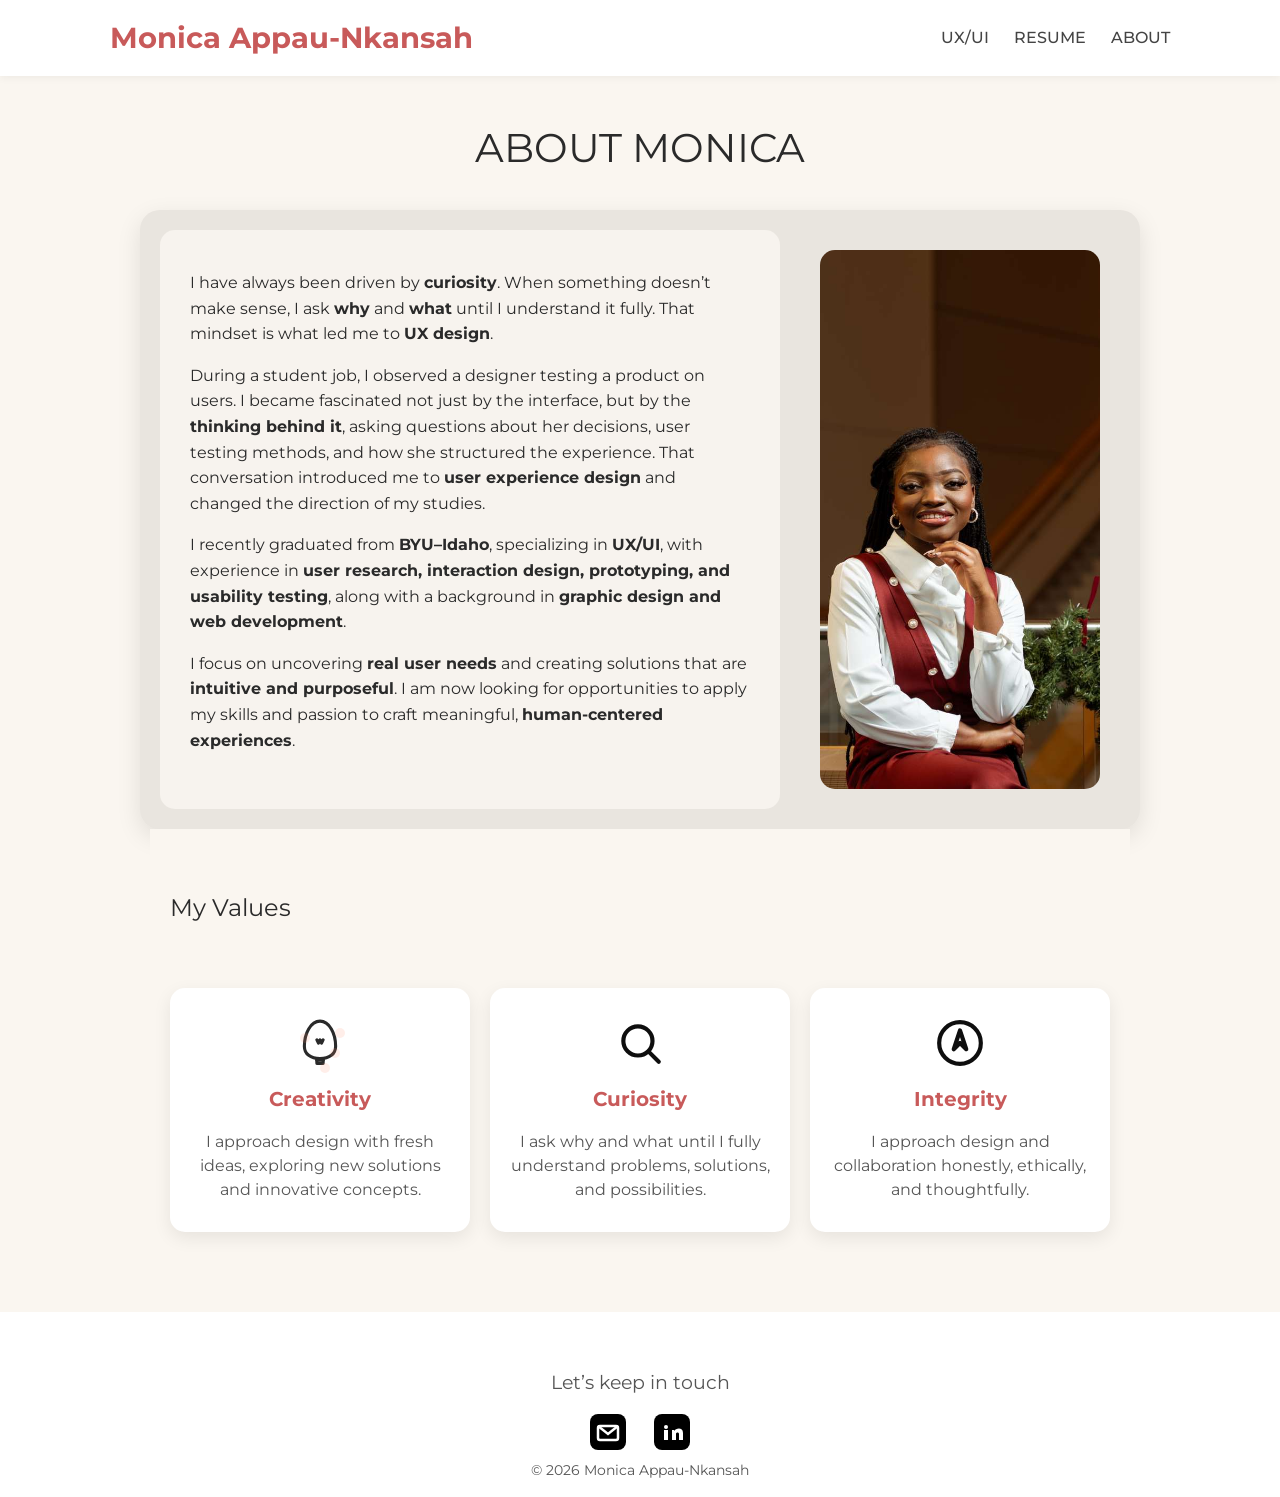
==== about.html @ 5337fb3f "Huge changes to website" ====
<!DOCTYPE html>
<html lang="en">
<head>
    <meta charset="UTF-8">
    <meta name="viewport" content="width=device-width, initial-scale=1.0">
    <title>Design | Monica Appau-Nkansah</title>
    <link href="https://fonts.googleapis.com/css2?family=Montserrat:wght@400;600;700&display=swap" rel="stylesheet">
    <link rel="stylesheet" href="styles.css">
</head>

<body>

<header>
    <div class="container header-container">
        <h1 class="logo">
            <a href="/index.html" class="home-link">Monica Appau-Nkansah</a>
        </h1>

        <nav id="nav-menu">
            <ul>
                <li><a href="index.html">UX/UI</a></li>
                <!-- <li><a href="design.html">DESIGNS</a></li> -->
                <li><a href="docs/Monica Appau-Nkansahs Resume-2026.pdf" target="_blank">RESUME</a></li>
                <li><a href="about.html">ABOUT</a></li>
            </ul>
        </nav>

        <div class="hamburger" id="hamburger">&#9776;</div>
        <button class="close-menu" id="close-menu">&times;</button>
    </div>
</header>
<main class="bio-page">

    <div><h2 class="about-title">ABOUT MONICA</h2> </div>
    <section class="bio-card">
        <div class="bio-content">
            
            <p>I have always been driven by <strong>curiosity</strong>. When something doesn’t make sense, I ask <strong>why</strong> and <strong>what</strong> until I understand it fully. That mindset is what led me to <strong>UX design</strong>.</p>

            <p>During a student job, I observed a designer testing a product on users. I became fascinated not just by the interface, but by the <strong>thinking behind it</strong>, asking questions about her decisions, user testing methods, and how she structured the experience. That conversation introduced me to <strong>user experience design</strong> and changed the direction of my studies.</p>

            <p>I recently graduated from <strong>BYU–Idaho</strong>, specializing in <strong>UX/UI</strong>, with experience in <strong>user research, interaction design, prototyping, and usability testing</strong>, along with a background in <strong>graphic design and web development</strong>.</p>

            <p>I focus on uncovering <strong>real user needs</strong> and creating solutions that are <strong>intuitive and purposeful</strong>. I am now looking for opportunities to apply my skills and passion to craft meaningful, <strong>human-centered experiences</strong>.</p>
        </div>
        <div class="bio-image">
            <img src="images/grad_pic.jpeg" alt="Monica Appau-Nkansah">
        </div>
    </section>

 <!-- My Values Section -->
<section class="values-section">
    <h2 class="section-title">My Values</h2>
    <div class="values-cards">

<!-- Creativity Card -->
<div class="value-card">
  <div class="icon creativity-icon">
    <svg viewBox="0 0 64 64" class="animated-icon">
      <!-- Bulb glass (classic shape) -->
      <path d="M32 4
               C20 4, 12 20, 12 36
               C12 46, 20 52, 32 52
               C44 52, 52 46, 52 36
               C52 20, 44 4, 32 4
               Z"
            fill="none" stroke="currentColor" stroke-width="4" stroke-linecap="round" stroke-linejoin="round"/>

      <!-- Filament (zig-zag) -->
      <polyline points="28,28 30,32 32,28 34,32 36,28"
                fill="none" stroke="currentColor" stroke-width="4" stroke-linecap="round" stroke-linejoin="round"/>

      <!-- Bulb base / screw -->
      <rect x="28" y="52" width="8" height="6" fill="none" stroke="currentColor" stroke-width="4"/>
      <line x1="28" y1="54" x2="36" y2="54" stroke="currentColor" stroke-width="4"/>
    </svg>

    <!-- Optional: subtle background circles for decoration -->
    <div class="bg-circles">
      <span></span>
      <span></span>
      <span></span>
      <span></span>
    </div>
  </div>
  <h3>Creativity</h3>
  <p>I approach design with fresh ideas, exploring new solutions and innovative concepts.</p>
</div>

        <!-- Curiosity Card -->
        <div class="value-card">
            <div class="icon">
                <!-- Magnifying glass icon for Curiosity -->
                <svg viewBox="0 0 24 24" fill="none" stroke="currentColor" class="animated-icon">
                    <circle cx="11" cy="11" r="7"/>
                    <line x1="16.5" y1="16.5" x2="21" y2="21"/>
                </svg>
            </div>
            <h3>Curiosity</h3>
            <p>I ask why and what until I fully understand problems, solutions, and possibilities.</p>
        </div>

        <!-- Integrity Card -->
        <div class="value-card">
            <div class="icon">
                <!-- Compass icon for Integrity -->
                <svg viewBox="0 0 24 24" fill="none" stroke="currentColor" class="animated-icon">
                    <circle cx="12" cy="12" r="10"/>
                    <polygon points="12,6 15,15 12,12 9,15"/>
                </svg>
            </div>
            <h3>Integrity</h3>
            <p>I approach design and collaboration honestly, ethically, and thoughtfully.</p>
        </div>

    </div>
</section>

<!-- Hobbies Section -->
<!-- <section class="hobbies-section">
    <h2>Hobbies</h2>
    <div class="hobbies-slider">
        <div class="slide"><img src="images/bowling.jpeg" alt="Bowling"></div>
        <div class="slide"><img src="images/arcade.jpeg" alt="Arcade"></div>
        <div class="slide"><img src="images/movies.jpeg" alt="Movies"></div>
        <div class="slide"><img src="images/design.jpeg" alt="Design"></div>
    </div>
    <button id="prev">&lt;</button>
    <button id="next">&gt;</button>
</section> -->



    </div>
</section>
</main>
<!-- Footer -->
<footer>
    <div class="contact-section">
  <p class="contact-text">Let’s keep in touch</p>

  <!-- Email Icon -->
  <a href="mailto:mappau58@gmail.com" class="icon-link" aria-label="Email">
    <svg width="40" height="40" viewBox="0 0 40 40">
      <!-- Background -->
      <rect x="2" y="2" width="36" height="36" rx="8" fill="black"/>
      
      <!-- Envelope -->
      <rect x="10" y="14" width="20" height="14" rx="2" 
            fill="none" stroke="white" stroke-width="2.5"/>
      <path d="M10 14 L20 22 L30 14" 
            fill="none" stroke="white" stroke-width="2.5"/>
    </svg>
  </a>

  <!-- LinkedIn Icon -->
  <a href="https://www.linkedin.com/in/monica-appau-nkansah" target="_blank" class="icon-link" aria-label="LinkedIn">
    <svg width="40" height="40" viewBox="0 0 40 40">
      <!-- Background -->
      <rect x="2" y="2" width="36" height="36" rx="8" fill="black"/>
      
      <!-- LinkedIn "in" -->
      <circle cx="14" cy="15" r="2" fill="white"/>
      <rect x="12" y="18" width="4" height="10" fill="white"/>
      <path d="M20 18 v10 h4 v-6 
               c0-2 3-2 3 0 v6 h4 v-7
               c0-6-7-5-9-2 v-1z" fill="white"/>
    </svg>
  </a>
</div>
    <p>&copy; 2026 Monica Appau‑Nkansah</p>
</footer>

</body>
</html>
---- styles.css ----
/* =========================
   Reset & Base
========================= */
* {
    margin: 0;
    padding: 0;
    box-sizing: border-box;
}

body {
    font-family: 'Montserrat', sans-serif;
    background-color: #faf6f0;
    color: #2a2a2a;
    line-height: 1.6;
}

.container {
    max-width: 1100px;
    margin: auto;
    padding: 0 20px;
}

/* =========================
   Header
========================= */
header {
    background: #ffffff;
    padding: 15px 0;
    box-shadow: 0 2px 8px rgba(0,0,0,0.05);
    position: sticky;
    top: 0;
    z-index: 1000;
}

.header-container {
    display: flex;
    justify-content: space-between;
    align-items: center;
}

.logo {
    font-size: 1.8rem;
    font-weight: 700;
    color: #c85a5a;
}

.home-link {
    text-decoration: none;
    color: inherit;
}

.home-link:hover {
    color: #c85a5a;
}

nav ul {
    list-style: none;
    display: flex;
    gap: 25px;
}

/* nav ul li a {
    text-decoration: none;
    color: #444;
    font-weight: 500;
    transition: 0.3s;
} */

/* Nav links active & hover underline */
#nav-menu ul li a {
    position: relative;
    text-decoration: none;
    color: #444;
    font-weight: 500;
    padding-bottom: 5px;
    transition: color 0.3s;
}

#nav-menu ul li a.active::after,
#nav-menu ul li a:hover::after {
    content: '';
    position: absolute;
    left: 0;
    bottom: 0;
    height: 3px;
    width: 100%;
    background: #c85a5a;
    border-radius: 2px;
}

nav ul li a:hover {
    color: #c85a5a;
}

/* Hamburger for mobile */
.hamburger,
.close-menu {
    display: none;
    font-size: 2rem;
    cursor: pointer;
    background: none;
    border: none;
}

/* =========================
   Intro Section
========================= */
.intro-section {
    padding: 100px 20px;
    background: linear-gradient(135deg, #fdfbf6, #f7f3ee);
}

.intro-container {
    max-width: 700px;
    opacity: 0;
    transform: translateY(20px);
    animation: fadeInUp 1s ease forwards;
}

.intro-title {
    font-size: 38px;
    font-weight: 400;
    color: #2a2a2a;
    margin-bottom: 15px;
    margin-left: 180px;
}


.intro-subtitle {
    position: relative;
    font-size: 50px;
    color: #555;
    line-height: 1.4;
    max-width: 500px;
    font-weight: 700;
    margin-left: 180px;
}

.intro-subtitle::after {
    content: '';
    position: absolute;
    left: 0;
    bottom: -15px; /* space below the text */
    width: 80px;
    height: 8px;
    background-color: #c85a5a; /* your accent color */
    border-radius: 4px;
}

/* =========================
   Portfolio Section
========================= */
.portfolio-section {
    padding: 80px 20px;
    background: #f9f6f2;
}

.section-title {
    font-size: 24px;
    font-weight: 400;
    margin-bottom: 40px;
    color: #2a2a2a;
    text-align: left;
}

/* Case Study Cards */
.case-block {
    display: flex;
    flex-wrap: wrap;
    margin-bottom: 40px;
    border-radius: 15px;
    overflow: hidden;
    box-shadow: 0 4px 12px rgba(0,0,0,0.08);
    background: #ffffff;
    transition: transform 0.3s ease;
    align-items: stretch;
}

.case-block:hover {
    transform: translateY(-5px);
}

.case-text {
    flex: 1;
    padding: 60px 25px 30px 25px;
    display: flex;
    flex-direction: column;
    justify-content: center;
}

.case-text h2 {
    font-size: 40px;
    font-weight: 400;
    margin-bottom: 20px;
    color: #2a2a2a;
}

.case-text hr {
    border: 0;
    height: 2px;
    background: #c85a5a;
    width: 100%;
    margin: 15px 0;
}

.case-text h3 {
    font-size: 22px;
    font-weight: 700;
    color: #555;
    line-height: 1.4;
    margin-top: 0;
}

.case-image {
    flex: 1;
    display: flex;
    justify-content: center;
    align-items: center;
    background: #ffffff;
    padding: 20px;
}

.case-image img {
    width: 100%;
    height: 100%;
    object-fit: cover;
    border-radius: 12px;
    box-shadow: 0 2px 8px rgba(0,0,0,0.05);
}

/* =========================
   Bio Card
========================= */
.bio-page {
    display: flex;
    flex-direction: column;
    align-items: center;
    padding: 40px 20px;
    background-color: #faf6f0;
}

.bio-card {
    display: flex;
    gap: 20px;
    background-color: #e9e5df;
    border-radius: 20px;
    box-shadow: 0 8px 25px rgba(0,0,0,0.1);
    max-width: 1000px;
    width: 100%;
    min-height: 500px;
    padding: 20px;
    overflow: hidden;
}

.bio-content {
    flex: 2;
    background-color: #f7f3ee;
    padding: 40px 30px;
    border-radius: 15px;
    display: flex;
    flex-direction: column;
    justify-content: center;
}

.bio-content h2 {
    font-size: 28px;
    font-weight: 700;
    margin-bottom: 20px;
}

.bio-content p {
    font-size: 16px;
    line-height: 1.6;
    margin-bottom: 16px;
}

.bio-image {
    flex: 1;
    display: flex;
    justify-content: center;
    align-items: center;
    padding: 20px;
}

.bio-image img {
    width: 100%;
    height: 100%;
    object-fit: cover;
    border-radius: 15px;
}

.about-title {
    font-size: 40px;
    font-weight: 400;
    color: #2a2a2a;
    margin-bottom: 30px;
    text-align: left;

}

/* =========================
   Values Section
========================= */
.values-section {
    padding: 60px 20px;
    background-color: #faf6f0;
    text-align: center;
}

/* .values-section h2 {
    font-size: 32px;
    font-weight: 700;
    margin-bottom: 40px;
    color: #2a2a2a;
    text-align: left;
} */

.values-cards {
    display: flex;
    justify-content: center;
    gap: 20px;
    flex-wrap: wrap;
}

.value-card {
    background-color: #ffffff;
    padding: 30px 20px;
    border-radius: 15px;
    box-shadow: 0 6px 18px rgba(0,0,0,0.08);
    flex: 1 1 250px;
    max-width: 300px;
    text-align: center;
    cursor: pointer;
    /* opacity: 0; */
    transform: translateY(20px);
    transition: transform 0.4s ease, box-shadow 0.4s ease, opacity 0.6s ease;
}

.value-card:hover {
    transform: translateY(-10px) scale(1.05);
    box-shadow: 0 8px 20px rgba(0,0,0,0.2);
}

.value-card.visible {
    opacity: 1;
    transform: translateY(0);
}

.value-card h3 {
    font-size: 20px;
    font-weight: 700;
    margin: 15px 0;
    color: #c85a5a;
}

.value-card p {
    font-size: 16px;
    line-height: 1.5;
    color: #555;
}

/* =========================
   Values Section Icons - Fun Version
========================= */
.value-card .icon {
    width: 50px;
    height: 50px;
    margin: 0 auto 15px;
    display: flex;
    justify-content: center;
    align-items: center;
}

.animated-icon {
    width: 100%;
    height: 100%;
    stroke: #0e0e0e; /* main brand color */
    stroke-width: 2;
    stroke-linecap: round;
    stroke-linejoin: round;

    /* Fun continuous animation */
    animation: floatBounce 3s ease-in-out infinite, strokeColor 6s ease-in-out infinite;
}


/* Case Study Modal Overlay */
#case-study-overlay {
  position: fixed;
  top: 0;
  left: 0;
  width: 100%;
  height: 100%;
  background: rgba(0,0,0,0.6); /* dim background */
  display: flex;
  justify-content: center;
  align-items: center;
  z-index: 2000;
}

#case-study-modal {
  position: relative;
  width: 90%;
  max-width: 1200px;
  height: 80%;
  background: #fff;
  border-radius: 12px;
  overflow: hidden;
  box-shadow: 0 8px 25px rgba(0,0,0,0.3);
}

#case-study-modal iframe {
  width: 100%;
  height: 100%;
  border: none;
}

#case-study-modal button {
  position: absolute;
  top: 10px;
  right: 15px;
  z-index: 10;
  background: black;
  color: white;
  border: none;
  font-size: 1.5rem;
  padding: 5px 12px;
  border-radius: 5px;
  cursor: pointer;
}

/* Case Study Modal Overlay */
#case-study-overlay {
  position: fixed;
  top: 0;
  left: 0;
  width: 100%;
  height: 100%;
  background: rgba(0,0,0,0.6);
  display: flex;
  justify-content: center;
  align-items: center;
  z-index: 2000;
}

#case-study-modal {
  position: relative;
  width: 90%;
  max-width: 1200px;
  height: 80%;
  background: #fff;
  border-radius: 12px;
  overflow: hidden;
  box-shadow: 0 8px 25px rgba(0,0,0,0.3);
}

#case-study-modal iframe {
  width: 100%;
  height: 100%;
  border: none;
}

#case-study-modal button {
  position: absolute;
  top: 10px;
  right: 15px;
  z-index: 10;
  background: black;
  color: white;
  border: none;
  font-size: 1.5rem;
  padding: 5px 12px;
  border-radius: 5px;
  cursor: pointer;
}

/* Make case blocks show pointer on hover */
.case-block {
    cursor: pointer;
    transition: transform 0.3s ease, box-shadow 0.3s ease;
}

.case-block:hover {
    transform: translateY(-5px) scale(1.02); /* subtle lift effect */
    box-shadow: 0 6px 20px rgba(0,0,0,0.15);
}
/* Keyframes for bounce & rotation */
@keyframes floatBounce {
    0%   { transform: rotate(0deg) translateY(0px); }
    20%  { transform: rotate(10deg) translateY(-5px); }
    40%  { transform: rotate(-10deg) translateY(-10px); }
    60%  { transform: rotate(10deg) translateY(-5px); }
    80%  { transform: rotate(-5deg) translateY(-2px); }
    100% { transform: rotate(0deg) translateY(0px); }
}

/* Keyframes for stroke color change */
@keyframes strokeColor {
    0%, 100% { stroke: #514747; }  /* brand red */
    50%       { stroke: #000000; }  /* secondary warm accent */
}

.creativity-icon {
    position: relative;
    width: 60px;
    height: 60px;
    margin: 0 auto 15px;
}

/* Rays */
/* .creativity-icon .rays {
    position: absolute;
    top: 50%;
    left: 50%;
    width: 80px;
    height: 80px;
    transform: translate(-50%, -50%);
} */
/* 
.creativity-icon .rays span {
    position: absolute;
    width: 2px;
    height: 15px;
    background: #ff8b6a; /* accent color for rays */
    /* top: 0;
    left: 50%; */
    /* transform-origin: bottom center;
    animation: raySpin 1.5s linear infinite;
} */ 

.creativity-icon .rays span:nth-child(1) { transform: rotate(0deg) translateY(-5px);}
.creativity-icon .rays span:nth-child(2) { transform: rotate(60deg) translateY(-5px);}
.creativity-icon .rays span:nth-child(3) { transform: rotate(120deg) translateY(-5px);}
.creativity-icon .rays span:nth-child(4) { transform: rotate(180deg) translateY(-5px);}
.creativity-icon .rays span:nth-child(5) { transform: rotate(240deg) translateY(-5px);}
.creativity-icon .rays span:nth-child(6) { transform: rotate(300deg) translateY(-5px);}

@keyframes raySpin {
    0%, 100% { transform: rotate(var(--angle)) translateY(-5px) scaleY(1);}
    50% { transform: rotate(var(--angle)) translateY(-5px) scaleY(1.5);}
}

/* Background circles */
.creativity-icon .bg-circles {
    position: absolute;
    top: 50%;
    left: 50%;
    transform: translate(-50%, -50%);
}

.creativity-icon .bg-circles span {
    position: absolute;
    border-radius: 50%;
    background: rgba(255,139,106,0.15);
    width: 10px;
    height: 10px;
    animation: circleMove 4s infinite ease-in-out;
}

.creativity-icon .bg-circles span:nth-child(1) { animation-delay: 0s; left: -20px; top: -10px;}
.creativity-icon .bg-circles span:nth-child(2) { animation-delay: 1s; left: 15px; top: -15px;}
.creativity-icon .bg-circles span:nth-child(3) { animation-delay: 2s; left: 0px; top: 20px;}
.creativity-icon .bg-circles span:nth-child(4) { animation-delay: 3s; left: 10px; top: 5px;}

@keyframes circleMove {
    0%   { transform: scale(1) translate(0,0); opacity: 0.6; }
    50%  { transform: scale(1.5) translate(5px,-5px); opacity: 0.3; }
    100% { transform: scale(1) translate(0,0); opacity: 0.6; }
}

/* =========================
   Hobbies Section
========================= */
.hobbies-section {
    padding: 60px 20px;
    background-color: #f7f3ee;
    text-align: center;
}

.hobbies-section h2 {
    font-size: 32px;
    font-weight: 700;
    margin-bottom: 30px;
    color: #2a2a2a;
}

.hobbies-list {
    list-style: none;
    display: flex;
    justify-content: center;
    flex-wrap: wrap;
    gap: 20px;
}

.hobbies-list li {
    background-color: #ffffff;
    padding: 15px 20px;
    border-radius: 12px;
    box-shadow: 0 4px 12px rgba(0,0,0,0.08);
    font-weight: 500;
    color: #555;
}

/* =========================
   Free Time Section
========================= */
.free-time-section {
    background: #f7f3ee;
    padding: 60px 20px;
    overflow: hidden;
}

.free-time-section .section-header {
    display: flex;
    justify-content: space-between;
    align-items: center;
    flex-wrap: wrap;
    margin-bottom: 30px;
}

.free-time-section .section-title {
    font-size: 24px;
    font-weight: 400;
    color: #2a2a2a;
}

.view-all-btn{
    margin-bottom: 50px;
}

/* .free-time-section .view-all-btn {
    text-decoration: none;
    color: #c85a5a;
    font-weight: 600;
    font-size: 16px;
    border: 2px solid #c85a5a;
    padding: 6px 14px;
    border-radius: 8px;
    transition: 0.3s;
    margin-bottom: 35px;
}

.free-time-section .view-all-btn:hover {
    background: #c85a5a;
    color: #fff;
}  */

/* Slider container */
.slider {
    width: 100%;
    overflow: hidden;
    position: relative;
}

/* Slides wrapper */
.slides {
    display: flex;
    animation: slide 20s linear infinite;
}

/* Individual slide */
.slide {
    flex-shrink: 0;
    box-shadow: 0 2px 12px rgba(0,0,0,0.05);
    flex-direction: column;
    align-items: center;
    margin-right: -10px;
}

.slide img {
    width: 90%;
    height: 400px;
    object-fit: cover;
    border-radius: 10px;
    margin-bottom: 12px;
}

.slide p {
    font-size: 18px;
    color: #555;
    font-weight: 500;
}

/* =========================
   Coming Soon Page Dynamics
========================= */
.coming-soon-section {
    min-height: 100vh;
    display: flex;
    justify-content: center;
    align-items: center;
    background: linear-gradient(135deg, #fdfbf6, #f7f3ee);
    text-align: center;
}

.coming-soon-container {
    max-width: 600px;
    background: #ffffff;
    padding: 50px 30px;
    border-radius: 20px;
    box-shadow: 0 8px 25px rgba(0,0,0,0.08);
    display: flex;
    flex-direction: column;
    align-items: center;
    gap: 25px; /* your original gap between elements */
}

.coming-soon-title {
    font-size: 48px;
    font-weight: 400; /* normal weight for a clean look */
    color: #2a2a2a;
}

.title-divider {
    width: 80px;
    height: 3px;
    background: #c85a5a; /* accent color from your homepage */
    margin: 15px 0;
    border-radius: 2px;
}

.coming-soon-subtitle {
    font-size: 20px;
    color: #555;
    line-height: 1.5;
}

.coming-soon-image img {
    max-width: 100%;
    height: auto;
    border-radius: 12px;
    box-shadow: 0 4px 12px rgba(0,0,0,0.05);
}

.view-all-btn {
    text-decoration: none;
    color: #c85a5a;
    font-weight: 600;
    font-size: 16px;
    border: 2px solid #c85a5a;
    padding: 8px 16px;
    border-radius: 8px;
    transition: 0.3s;
}

.view-all-btn:hover {
    background: #c85a5a;
    color: #fff;
}

/* Responsive */
@media (max-width: 768px) {
  
}

/* Contact Section */

.contact-section {
  text-align: center;
  margin-top: 40px;
}

.contact-text {
  font-family: 'Montserrat', sans-serif;
  font-size: 1.2rem;
  margin-bottom: 15px;
}

.icon-link {
  margin: 0 10px;
  display: inline-block;
  text-decoration: none;
}
.contact-icons {
    display: flex;
    justify-content: center;
    gap: 20px;
}

/* Same outer size for both */
.social-icon {
    width: 42px;
    height: 42px;
    display: flex;
    align-items: center;
    justify-content: center;
}

/* Email */
.email-icon {
    color: #000000;
}

.email-icon svg {
    width: 24px;
    height: 24px;
    stroke-width: 3; /* thicker envelope */
}

/* LinkedIn */
.linkedin-icon svg {
    width: 28px;  /* slightly larger because it's filled */
    height: 28px;
}

/* =========================
   Footer
========================= */
footer {
    background: #ffffff;
    color: #555;
    text-align: center;
    padding: 15px;
    font-size: 0.9rem;
}

/* =========================
   Animations
========================= */
@keyframes fadeInUp {
    to {
        opacity: 1;
        transform: translateY(0);
    }
}

@keyframes slide {
    0%   { transform: translateX(0); }
    100% { transform: translateX(-50%); }
}

/* =========================
   Responsive CSS
========================= */

/* ===== Tablet / Medium (max-width: 1024px) ===== */
@media (max-width: 1024px) {
    .slide {
        min-width: 250px;
    }
    .slide img {
        height: 200px;
    }
}

/* ===== Mobile / Small (max-width: 768px) ===== */
@media (max-width: 768px) {
    /* Navigation */
    nav ul {
        flex-direction: column;
        gap: 15px;
    }
    .hamburger {
        display: block;
    }
    nav {
        display: none;
        position: absolute;
        top: 60px;
        left: 0;
        width: 100%;
        background: #fff;
        padding: 20px 0;
        flex-direction: column;
        align-items: center;
        gap: 15px;
        box-shadow: 0 2px 8px rgba(0,0,0,0.1);
        z-index: 1000;
    }
    nav.active {
        display: flex;
    }
    .close-menu {
        display: block;
        position: absolute;
        top: 10px;
        right: 20px;
    }

    /* Case Study Cards */
    .case-block {
        flex-direction: column;
    }

   

    /* Bio Section */
    .bio-page .bio-card {
        flex-direction: column;
        padding: 25px;
        gap: 25px;
    }
    .bio-image img {
        width: 150px;
        height: 150px;
        border-radius: 50%;
        margin: 0 auto;
    }
    .bio-content {
        padding: 30px 20px;
        border-radius: 15px 15px 0 0;
    }

    /* Values Section */
    .values-cards {
        flex-direction: column;
        gap: 20px;
    }

    /* Hobbies Section */
    .hobbies-list {
        flex-direction: column;
    }

    /* Slides */
    .slide {
        min-width: 180px;
    }
    .slide img {
        height: 140px;
    }

    /* Free Time Section */
    .free-time-section .section-title {
        font-size: 28px;
    }

    /* Coming Soon Section */
    .coming-soon-title {
        font-size: 36px;
    }
    .coming-soon-subtitle {
        font-size: 18px;
    }
}
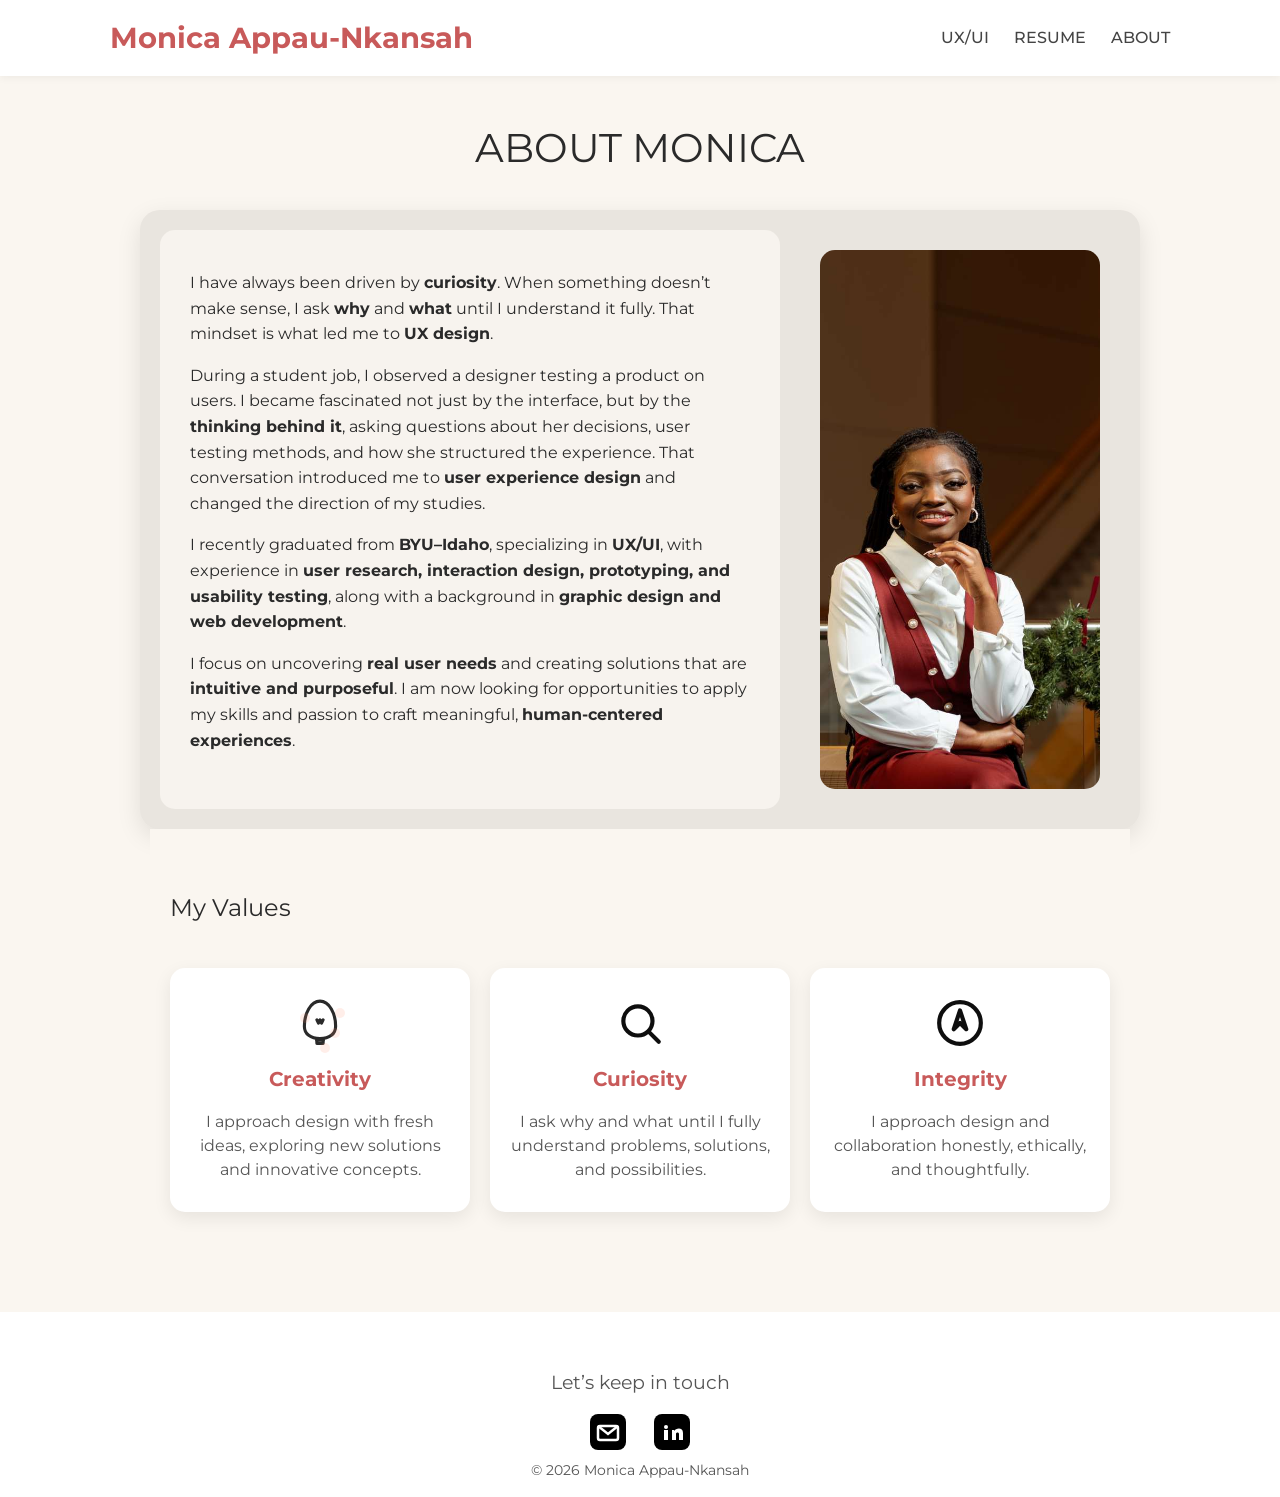
==== commit ec07cc5f: "mage hamburger usable for mobile view" ====
--- a/about.html
+++ b/about.html
@@ -171,5 +171,7 @@
     <p>&copy; 2026 Monica Appau‑Nkansah</p>
 </footer>
 
+<script src="script.js"></script>
+
 </body>
 </html>
--- a/styles.css
+++ b/styles.css
@@ -389,27 +389,22 @@
   position: fixed;
   top: 0;
   left: 0;
+  width: 100vw;
+  height: 100vh;
+  background: white;
+  display: none;
+  z-index: 9999;
+}
+
+/* Modal container fills entire screen */
+#case-study-modal {
+  position: relative;
   width: 100%;
   height: 100%;
-  background: rgba(0,0,0,0.6); /* dim background */
-  display: flex;
-  justify-content: center;
-  align-items: center;
-  z-index: 2000;
-}
-
-#case-study-modal {
-  position: relative;
-  width: 90%;
-  max-width: 1200px;
-  height: 80%;
-  background: #fff;
-  border-radius: 12px;
-  overflow: hidden;
-  box-shadow: 0 8px 25px rgba(0,0,0,0.3);
-}
-
-#case-study-modal iframe {
+}
+
+/* Iframe fills the modal */
+#framer-iframe {
   width: 100%;
   height: 100%;
   border: none;
@@ -430,35 +425,6 @@
 }
 
 /* Case Study Modal Overlay */
-#case-study-overlay {
-  position: fixed;
-  top: 0;
-  left: 0;
-  width: 100%;
-  height: 100%;
-  background: rgba(0,0,0,0.6);
-  display: flex;
-  justify-content: center;
-  align-items: center;
-  z-index: 2000;
-}
-
-#case-study-modal {
-  position: relative;
-  width: 90%;
-  max-width: 1200px;
-  height: 80%;
-  background: #fff;
-  border-radius: 12px;
-  overflow: hidden;
-  box-shadow: 0 8px 25px rgba(0,0,0,0.3);
-}
-
-#case-study-modal iframe {
-  width: 100%;
-  height: 100%;
-  border: none;
-}
 
 #case-study-modal button {
   position: absolute;
@@ -484,6 +450,20 @@
     transform: translateY(-5px) scale(1.02); /* subtle lift effect */
     box-shadow: 0 6px 20px rgba(0,0,0,0.15);
 }
+
+#open-full {
+  position: absolute;
+  top: 20px;
+  left: 25px;
+  background: white;
+  color: black;
+  padding: 8px 14px;
+  border-radius: 6px;
+  font-weight: 600;
+  text-decoration: none;
+  z-index: 10000;
+}
+
 /* Keyframes for bounce & rotation */
 @keyframes floatBounce {
     0%   { transform: rotate(0deg) translateY(0px); }
@@ -844,15 +824,21 @@
 }
 
 /* ===== Mobile / Small (max-width: 768px) ===== */
+/* =========================
+   MOBILE / SMALL SCREENS (≤768px)
+========================= */
 @media (max-width: 768px) {
-    /* Navigation */
-    nav ul {
-        flex-direction: column;
-        gap: 15px;
-    }
-    .hamburger {
-        display: block;
-    }
+
+    /* ===== General Container ===== */
+    .container {
+        padding: 0 15px;
+    }
+
+    body {
+        font-size: 16px;
+    }
+
+    /* ===== Navigation ===== */
     nav {
         display: none;
         position: absolute;
@@ -860,9 +846,9 @@
         left: 0;
         width: 100%;
         background: #fff;
-        padding: 20px 0;
         flex-direction: column;
         align-items: center;
+        padding: 15px 0;
         gap: 15px;
         box-shadow: 0 2px 8px rgba(0,0,0,0.1);
         z-index: 1000;
@@ -870,66 +856,192 @@
     nav.active {
         display: flex;
     }
+
+    .hamburger,
     .close-menu {
         display: block;
-        position: absolute;
-        top: 10px;
-        right: 20px;
-    }
-
-    /* Case Study Cards */
+    }
+
+    nav ul {
+        flex-direction: column;
+        gap: 15px;
+        width: 100%;
+        text-align: center;
+    }
+
+    #nav-menu ul li a {
+        font-size: 18px;
+        padding: 8px 0;
+    }
+
+    /* ===== Intro Section ===== */
+    .intro-container {
+        max-width: 100%;
+        text-align: center;
+    }
+
+    .intro-title,
+    .intro-subtitle {
+        margin-left: 0;
+    }
+
+    .intro-title {
+        font-size: 28px;
+        line-height: 1.3;
+    }
+
+    .intro-subtitle {
+        font-size: 32px;
+        max-width: 100%;
+        line-height: 1.3;
+    }
+
+    .intro-subtitle::after {
+        left: 50%;
+        transform: translateX(-50%);
+    }
+
+    /* ===== Portfolio / Case Study ===== */
     .case-block {
         flex-direction: column;
-    }
-
-   
-
-    /* Bio Section */
-    .bio-page .bio-card {
+        align-items: center;
+        padding: 15px;
+        margin-bottom: 25px;
+    }
+
+    .case-image img {
+        width: 90%;
+        height: auto;
+        max-height: 250px;
+        object-fit: cover;
+    }
+
+    .case-text {
+        padding: 20px 10px;
+        text-align: center;
+    }
+
+    .case-text h2 {
+        font-size: 28px;
+    }
+
+    .case-text h3 {
+        font-size: 18px;
+    }
+
+    /* ===== Bio Section ===== */
+    .bio-card {
         flex-direction: column;
-        padding: 25px;
-        gap: 25px;
-    }
+        padding: 20px;
+        gap: 20px;
+    }
+
     .bio-image img {
         width: 150px;
         height: 150px;
         border-radius: 50%;
         margin: 0 auto;
     }
+
     .bio-content {
-        padding: 30px 20px;
+        padding: 20px;
         border-radius: 15px 15px 0 0;
-    }
-
-    /* Values Section */
+        text-align: center;
+    }
+
+    .bio-content h2 {
+        font-size: 24px;
+    }
+
+    .about-title {
+        font-size: 28px;
+        text-align: center;
+    }
+
+    /* ===== Values Section ===== */
     .values-cards {
         flex-direction: column;
-        gap: 20px;
-    }
-
-    /* Hobbies Section */
+        gap: 15px;
+    }
+
+    .value-card {
+        max-width: 100%;
+        padding: 20px;
+    }
+
+    .value-card h3 {
+        font-size: 18px;
+    }
+
+    .value-card p {
+        font-size: 14px;
+    }
+
+    /* ===== Hobbies Section ===== */
     .hobbies-list {
         flex-direction: column;
-    }
-
-    /* Slides */
+        gap: 15px;
+    }
+
+    .hobbies-list li {
+        width: 100%;
+    }
+
+    /* ===== Free Time / Slides ===== */
+    .slides {
+        flex-wrap: nowrap;
+    }
+
     .slide {
-        min-width: 180px;
-    }
+        min-width: 160px;
+        margin-right: 10px;
+    }
+
     .slide img {
-        height: 140px;
-    }
-
-    /* Free Time Section */
+        width: 100%;
+        height: auto;
+        max-height: 180px;
+    }
+
     .free-time-section .section-title {
+        font-size: 24px;
+    }
+
+    .view-all-btn {
+        margin-bottom: 20px;
+    }
+
+    /* ===== Coming Soon Section ===== */
+    .coming-soon-container {
+        padding: 30px 20px;
+    }
+
+    .coming-soon-title {
         font-size: 28px;
     }
 
-    /* Coming Soon Section */
-    .coming-soon-title {
-        font-size: 36px;
-    }
     .coming-soon-subtitle {
-        font-size: 18px;
+        font-size: 16px;
+    }
+
+    /* ===== Footer ===== */
+    footer {
+        padding: 15px;
+        font-size: 0.9rem;
+    }
+
+    /* ===== Case Study Modal / iframe ===== */
+    #case-study-overlay,
+    #case-study-modal,
+    #framer-iframe {
+        width: 100%;
+        height: 100%;
+    }
+
+    #case-study-modal button {
+        top: 10px;
+        right: 10px;
+        font-size: 1.2rem;
+        padding: 5px 10px;
     }
 }
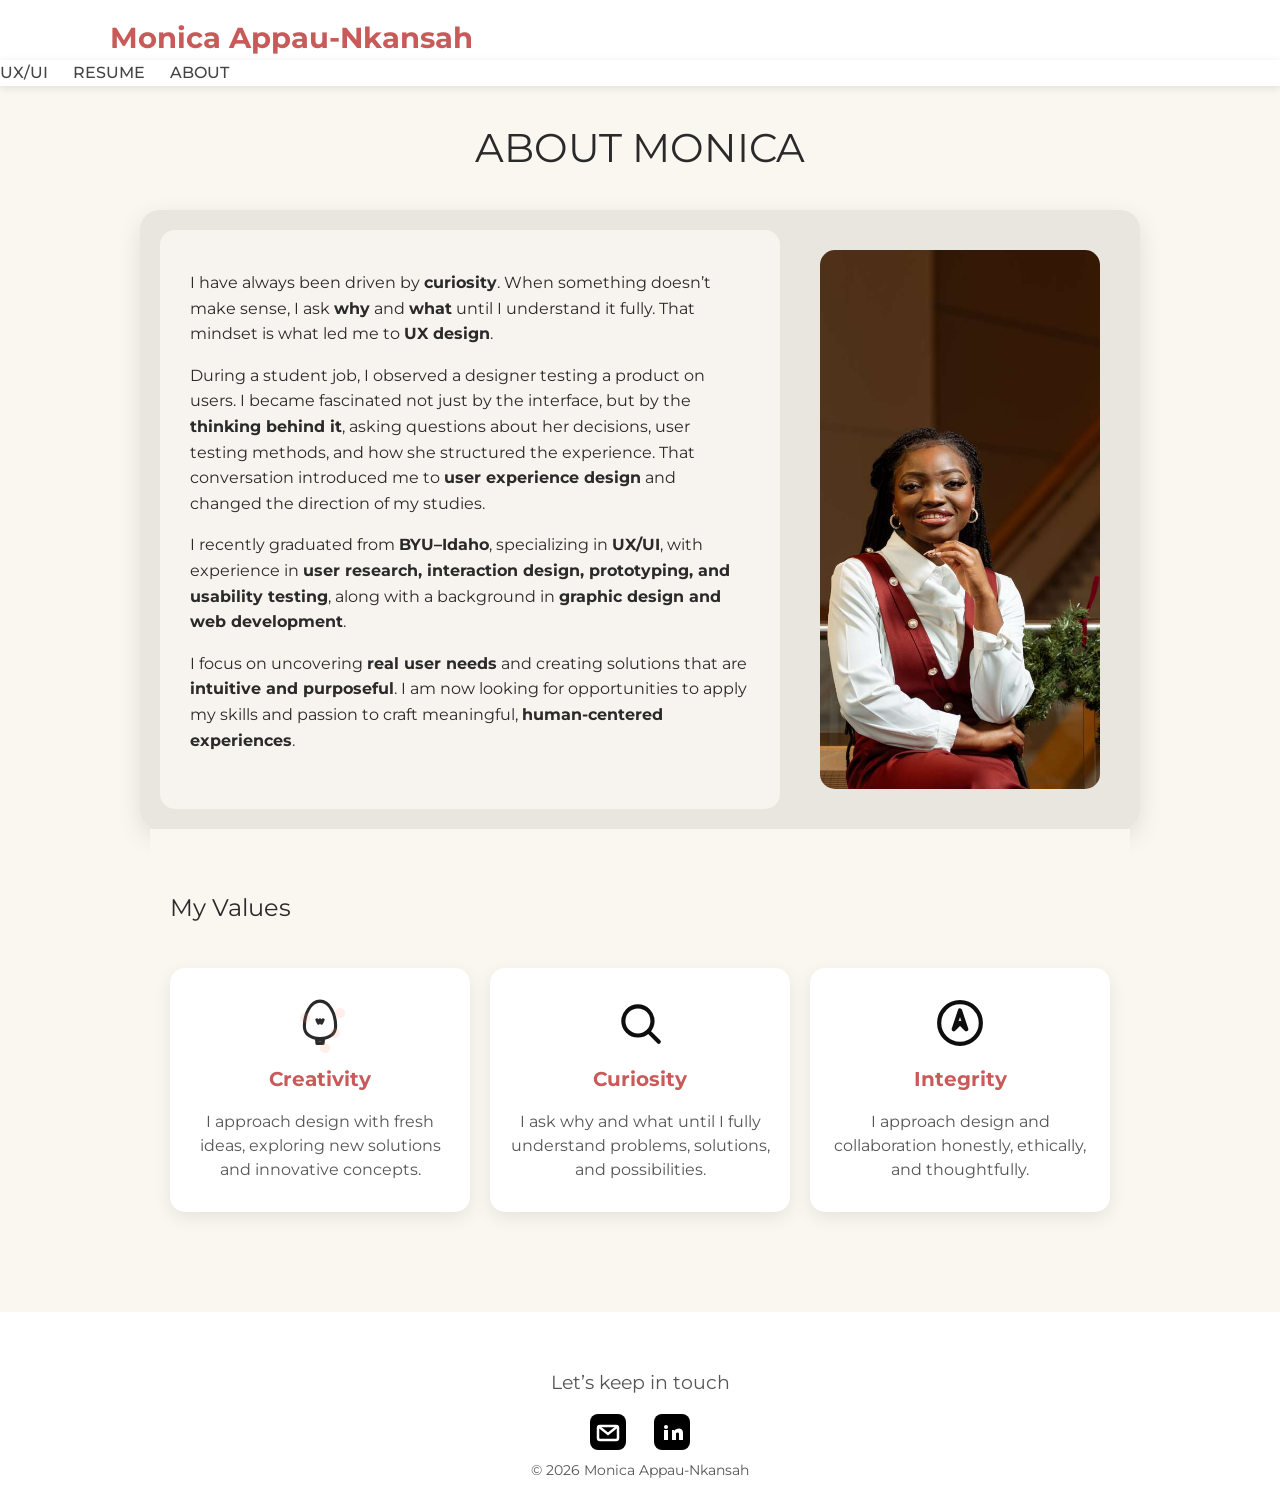
==== commit d0580c2b: "added close button to about page" ====
--- a/about.html
+++ b/about.html
@@ -17,6 +17,7 @@
         </h1>
 
         <nav id="nav-menu">
+            <button class="close-menu" id="close-menu">&times;</button>
             <ul>
                 <li><a href="index.html">UX/UI</a></li>
                 <!-- <li><a href="design.html">DESIGNS</a></li> -->
--- a/styles.css
+++ b/styles.css
@@ -67,6 +67,20 @@
 } */
 
 /* Nav links active & hover underline */
+
+nav {
+    position: absolute; /* already set */
+    top: 60px;
+    left: 0;
+    width: 100%;
+    background: #fff;
+    flex-direction: column;
+    align-items: center;
+    gap: 15px;
+    box-shadow: 0 2px 8px rgba(0,0,0,0.1);
+    z-index: 1000;
+}
+
 #nav-menu ul li a {
     position: relative;
     text-decoration: none;
@@ -96,10 +110,14 @@
 .hamburger,
 .close-menu {
     display: none;
+    position: absolute; /* or fixed */
+    top: 15px;
+    right: 20px;
     font-size: 2rem;
     cursor: pointer;
     background: none;
     border: none;
+    z-index: 1100; /* higher than nav's z-index */
 }
 
 /* =========================
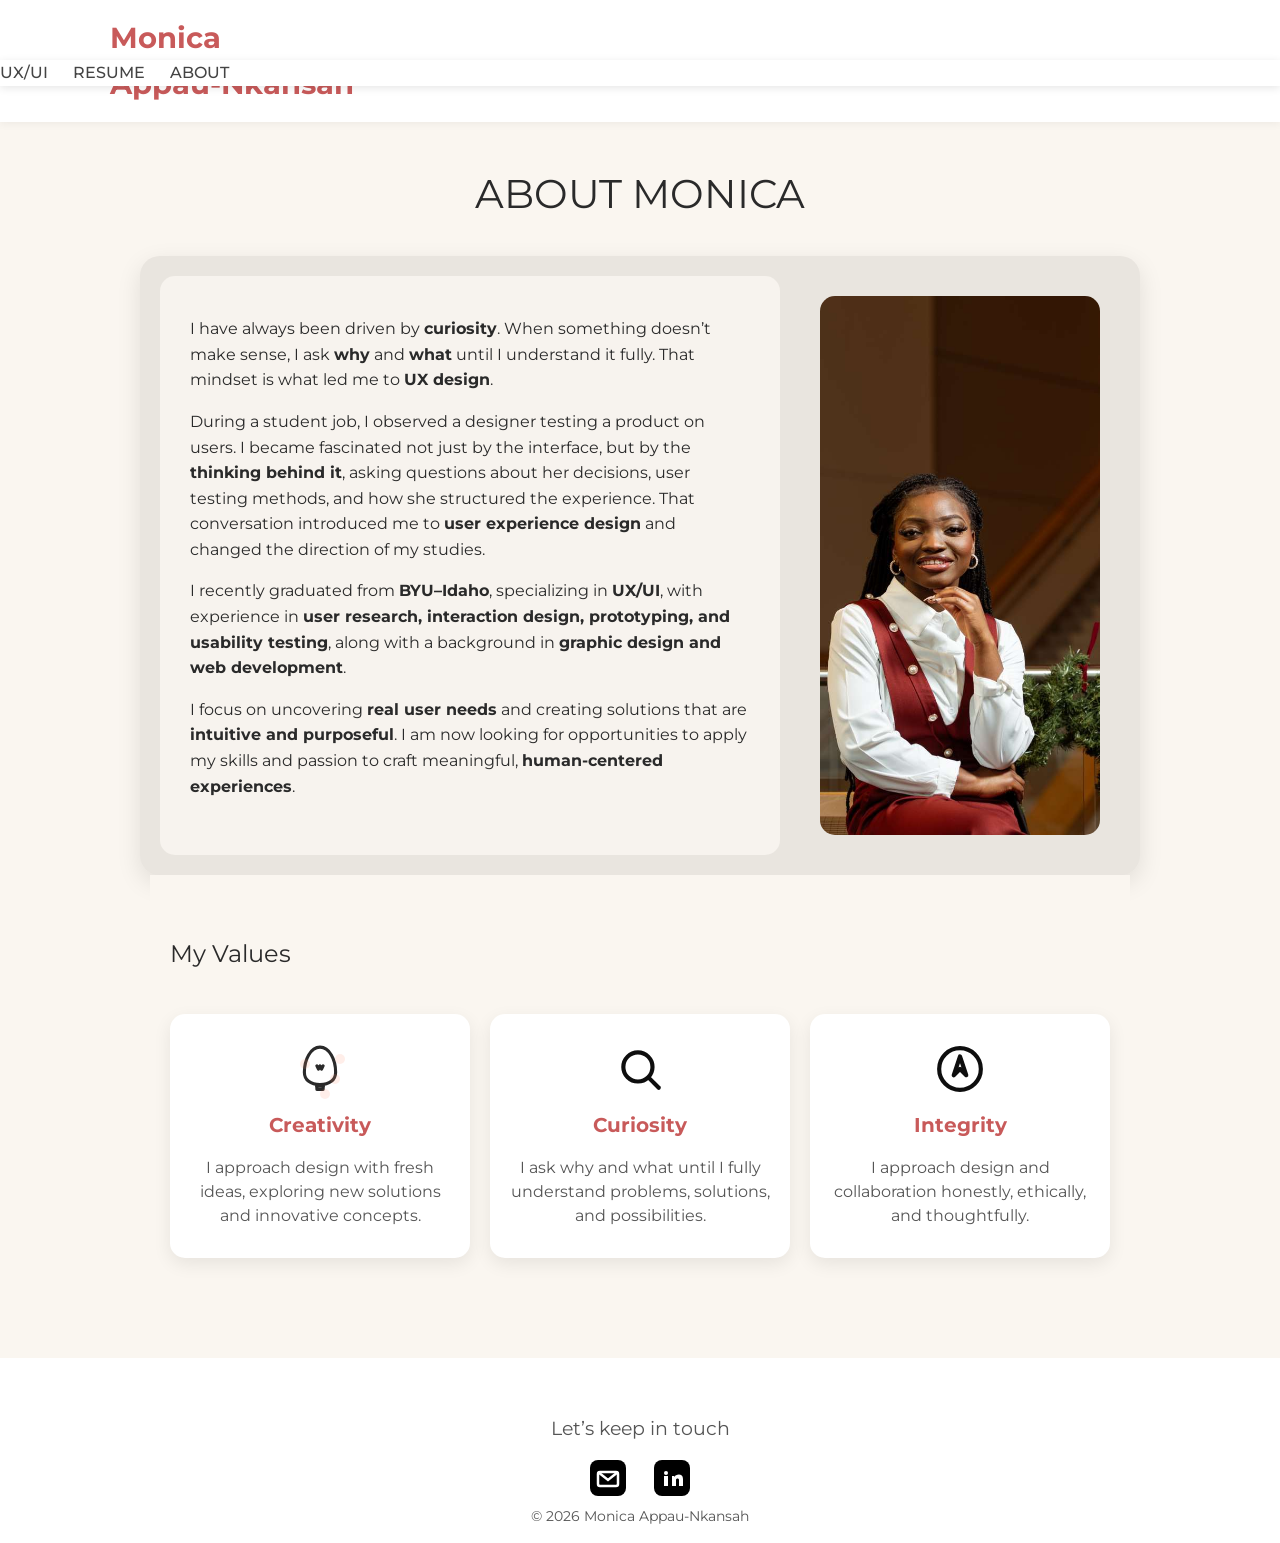
==== commit 75f67ec7: "fixed the hamburger menu" ====
--- a/about.html
+++ b/about.html
@@ -11,25 +11,27 @@
 <body>
 
 <header>
-    <div class="container header-container">
-        <h1 class="logo">
-            <a href="/index.html" class="home-link">Monica Appau-Nkansah</a>
-        </h1>
+  <div class="container header-container">
+    <h1 class="logo">
+      <a href="/index.html" class="home-link">Monica<br>Appau-Nkansah</a>
+    </h1>
 
-        <nav id="nav-menu">
-            <button class="close-menu" id="close-menu">&times;</button>
-            <ul>
-                <li><a href="index.html">UX/UI</a></li>
-                <!-- <li><a href="design.html">DESIGNS</a></li> -->
-                <li><a href="docs/Monica Appau-Nkansahs Resume-2026.pdf" target="_blank">RESUME</a></li>
-                <li><a href="about.html">ABOUT</a></li>
-            </ul>
-        </nav>
+    <!-- Hamburger button -->
+    <button class="hamburger" id="hamburger">&#9776;</button>
 
-        <div class="hamburger" id="hamburger">&#9776;</div>
-        <button class="close-menu" id="close-menu">&times;</button>
-    </div>
+    <!-- Nav menu -->
+    <nav id="nav-menu">
+      <button class="close-menu" id="close-menu">&times;</button>
+      <ul>
+        <li><a href="index.html">UX/UI</a></li>
+        <!-- <li><a href="design.html">DESIGNS</a></li> -->
+        <li><a href="docs/Monica Appau-Nkansahs Resume-2026.pdf" target="_blank">RESUME</a></li>
+        <li><a href="about.html">ABOUT</a></li>
+      </ul>
+    </nav>
+  </div>
 </header>
+
 <main class="bio-page">
 
     <div><h2 class="about-title">ABOUT MONICA</h2> </div>
--- a/styles.css
+++ b/styles.css
@@ -1006,19 +1006,93 @@
     }
 
     /* ===== Free Time / Slides ===== */
+
+     .slider {
+        overflow-x: auto;
+        overflow-y: hidden;
+        -webkit-overflow-scrolling: touch;
+        padding: 0 15px;
+        scroll-behavior: smooth;
+    }
+
     .slides {
-        flex-wrap: nowrap;
+        display: flex;
+        gap: 15px;       /* space between images */
+        align-items: flex-start; /* align top so images of different heights don't look off */
     }
 
     .slide {
-        min-width: 160px;
-        margin-right: 10px;
+        flex: 0 0 auto;
+        width: auto;     /* let width adjust naturally */
+        max-width: 80vw; /* keep some margin on sides */
+        height: auto;    /* height adapts to image */
+        border-radius: 0; /* remove box styling */
+        overflow: visible; /* no cropping */
+        box-shadow: none;  /* remove shadow */
+        background: none;  /* remove any background */
     }
 
     .slide img {
         width: 100%;
         height: auto;
-        max-height: 180px;
+        display: block;
+        object-fit: contain; /* ensure full image visible */
+        border-radius: 8px;  /* optional slight rounding */
+    }
+
+
+    .slide:hover {
+        transform: translateY(-5px) scale(1.02);
+        box-shadow: 0 6px 18px rgba(0,0,0,0.15);
+    }
+
+
+    .slider-wrapper {
+    position: relative;
+}
+
+.slider-wrapper::before,
+.slider-wrapper::after {
+    content: '';
+    position: absolute;
+    top: 0;
+    width: 30px; /* width of fade */
+    height: 100%;
+    pointer-events: none;
+    z-index: 2;
+}
+
+.slider-wrapper::before {
+    left: 0;
+    background: linear-gradient(to right, #faf6f0, transparent);
+}
+
+.slider-wrapper::after {
+    right: 0;
+    background: linear-gradient(to left, #faf6f0, transparent);
+}
+
+
+    /* Optional: subtle fade at the edges */
+    .slider::before,
+    .slider::after {
+        content: "";
+        position: absolute;
+        top: 0;
+        width: 30px;
+        height: 100%;
+        pointer-events: none;
+        z-index: 5;
+    }
+
+    .slider::before {
+        left: 0;
+        background: linear-gradient(to right, #faf6f0, rgba(250,246,240,0));
+    }
+
+    .slider::after {
+        right: 0;
+        background: linear-gradient(to left, #faf6f0, rgba(250,246,240,0));
     }
 
     .free-time-section .section-title {
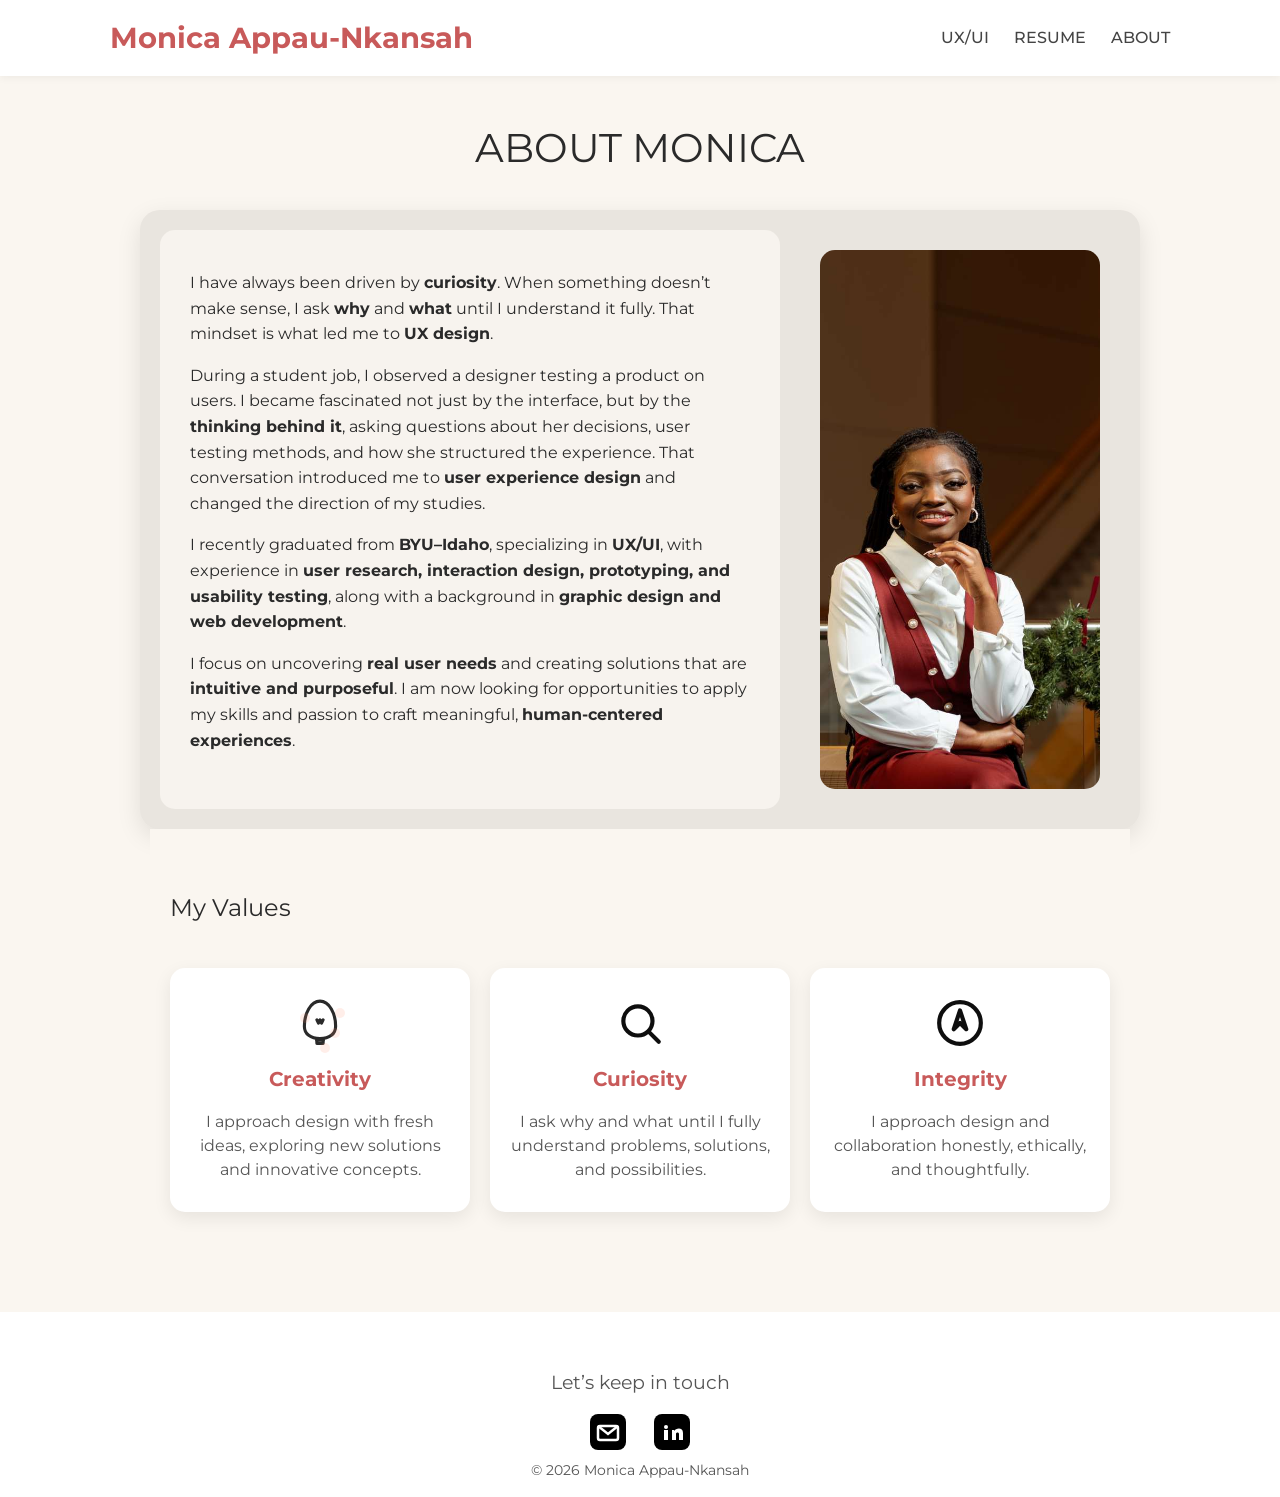
==== commit f50d73a9: "fixed desktop nav" ====
--- a/about.html
+++ b/about.html
@@ -11,27 +11,25 @@
 <body>
 
 <header>
-  <div class="container header-container">
-    <h1 class="logo">
-      <a href="/index.html" class="home-link">Monica<br>Appau-Nkansah</a>
-    </h1>
+    <div class="container header-container">
+        <h1 class="logo">
+            <a href="/index.html" class="home-link">Monica Appau-Nkansah</a>
+        </h1>
 
-    <!-- Hamburger button -->
-    <button class="hamburger" id="hamburger">&#9776;</button>
+        <nav id="nav-menu">
+            <button class="close-menu" id="close-menu">&times;</button>
+            <ul>
+                <li><a href="index.html">UX/UI</a></li>
+                <!-- <li><a href="design.html">DESIGNS</a></li> -->
+                <li><a href="docs/Monica Appau-Nkansahs Resume-2026.pdf" target="_blank">RESUME</a></li>
+                <li><a href="about.html">ABOUT</a></li>
+            </ul>
+        </nav>
 
-    <!-- Nav menu -->
-    <nav id="nav-menu">
-      <button class="close-menu" id="close-menu">&times;</button>
-      <ul>
-        <li><a href="index.html">UX/UI</a></li>
-        <!-- <li><a href="design.html">DESIGNS</a></li> -->
-        <li><a href="docs/Monica Appau-Nkansahs Resume-2026.pdf" target="_blank">RESUME</a></li>
-        <li><a href="about.html">ABOUT</a></li>
-      </ul>
-    </nav>
-  </div>
+        <div class="hamburger" id="hamburger">&#9776;</div>
+
+    </div>
 </header>
-
 <main class="bio-page">
 
     <div><h2 class="about-title">ABOUT MONICA</h2> </div>
--- a/styles.css
+++ b/styles.css
@@ -68,18 +68,34 @@
 
 /* Nav links active & hover underline */
 
+/* ===== Desktop / Default ===== */
 nav {
-    position: absolute; /* already set */
-    top: 60px;
-    left: 0;
-    width: 100%;
-    background: #fff;
-    flex-direction: column;
+    position: static;      /* normal flow */
+    display: flex;         /* horizontal nav */
+    flex-direction: row;   /* horizontal */
     align-items: center;
-    gap: 15px;
-    box-shadow: 0 2px 8px rgba(0,0,0,0.1);
-    z-index: 1000;
-}
+    gap: 25px;
+    background: none;      /* transparent or as needed */
+    box-shadow: none;      /* only mobile has shadow */
+}
+
+nav ul {
+    display: flex;
+    flex-direction: row;
+    gap: 25px;
+}
+
+nav ul li a {
+    font-size: 16px;
+    padding: 0;
+}
+
+/* Hamburger & close hidden on desktop */
+.hamburger,
+.close-menu {
+    display: none;
+}
+
 
 #nav-menu ul li a {
     position: relative;
@@ -107,18 +123,18 @@
 }
 
 /* Hamburger for mobile */
-.hamburger,
+/* .hamburger,
 .close-menu {
     display: none;
-    position: absolute; /* or fixed */
+    position: absolute;
     top: 15px;
     right: 20px;
     font-size: 2rem;
     cursor: pointer;
     background: none;
     border: none;
-    z-index: 1100; /* higher than nav's z-index */
-}
+    z-index: 1100;
+} */
 
 /* =========================
    Intro Section
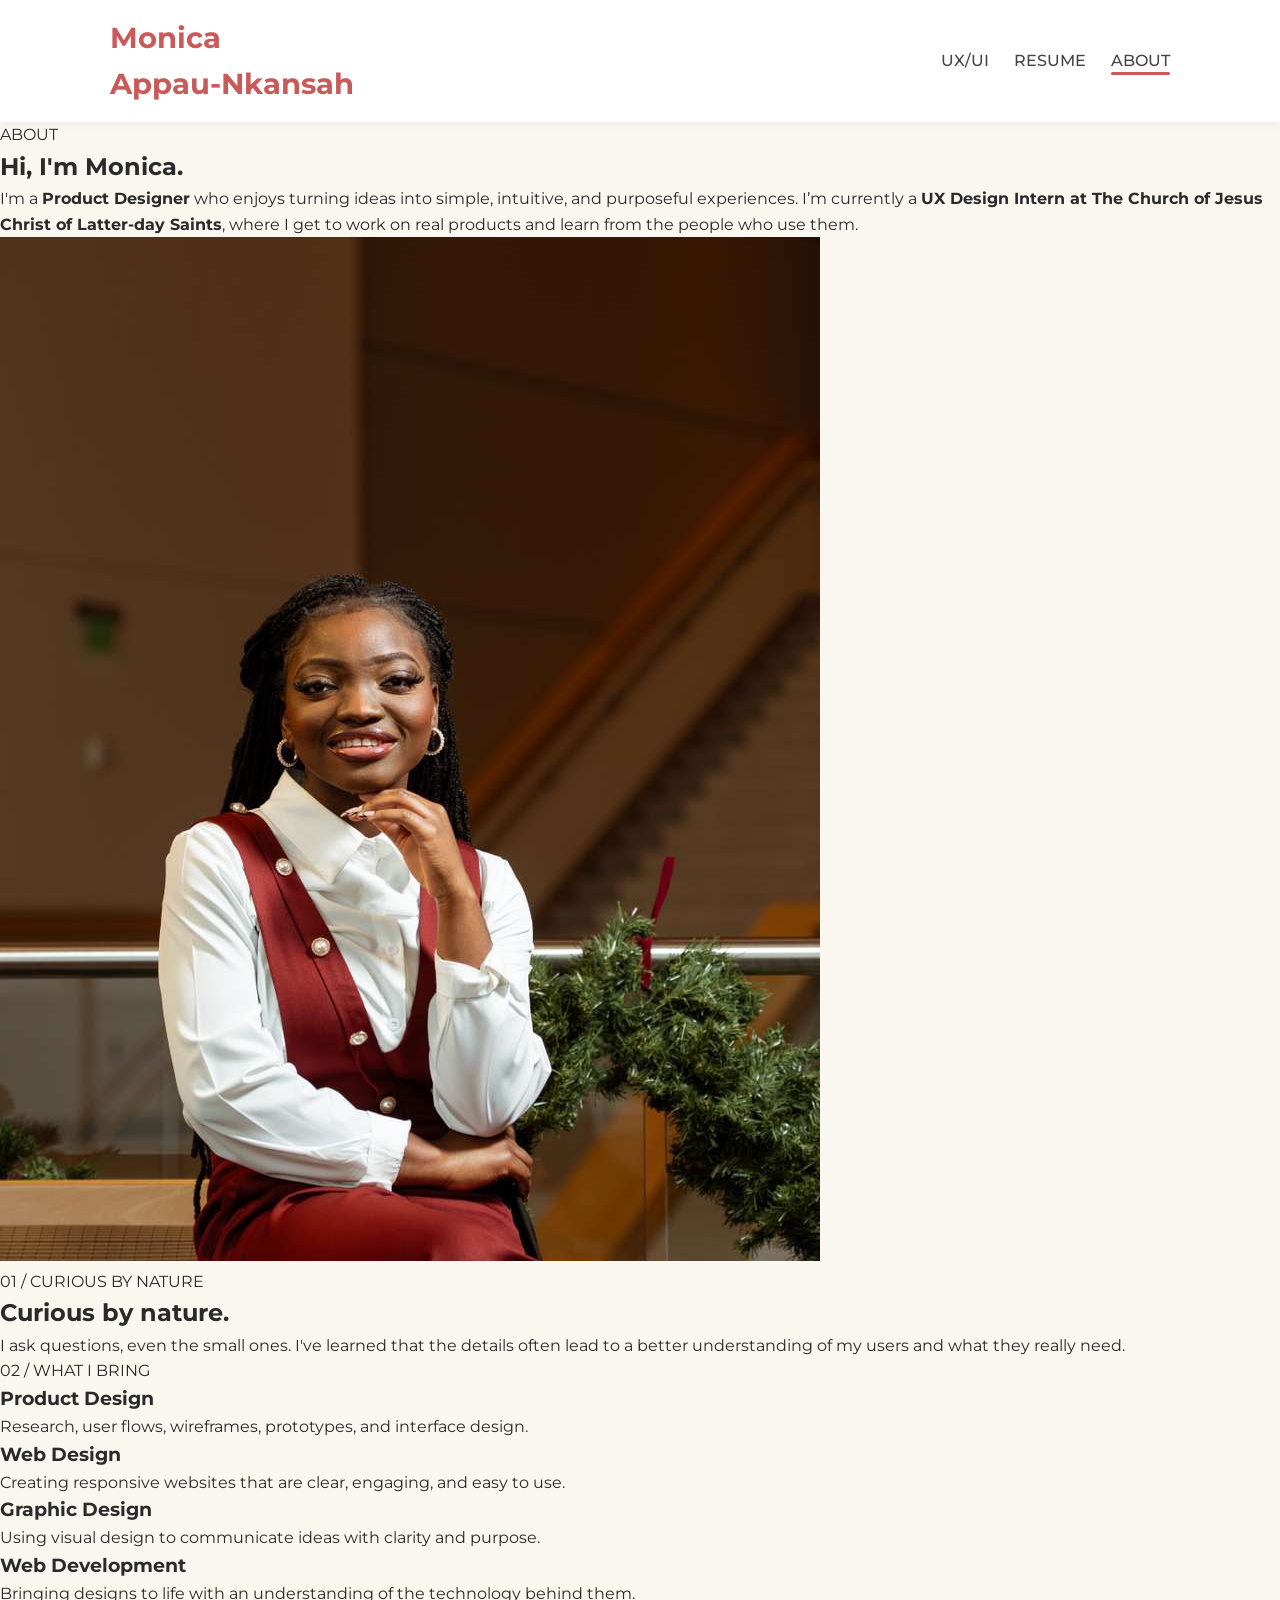
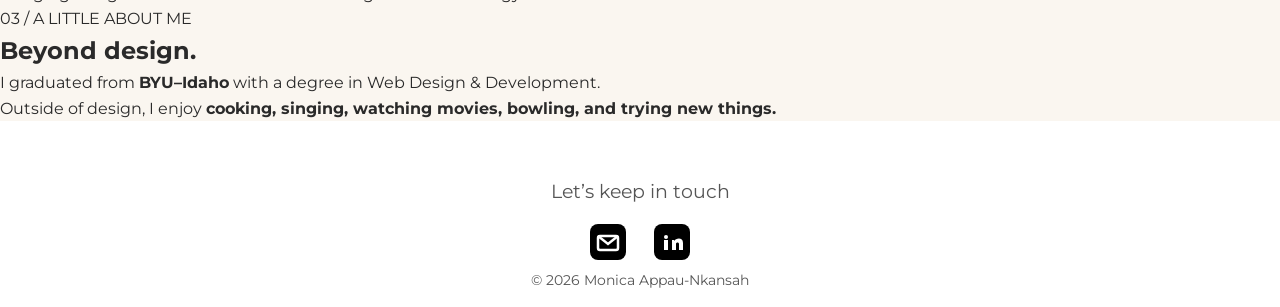
==== commit 94be3060: "updated about section" ====
--- a/about.html
+++ b/about.html
@@ -12,9 +12,9 @@
 
 <header>
     <div class="container header-container">
-        <h1 class="logo">
-            <a href="/index.html" class="home-link">Monica Appau-Nkansah</a>
-        </h1>
+       <h1 class="logo">
+    <a href="index.html" class="home-link">Monica<br>Appau-Nkansah</a>
+</h1>
 
         <nav id="nav-menu">
             <button class="close-menu" id="close-menu">&times;</button>
@@ -30,110 +30,98 @@
 
     </div>
 </header>
-<main class="bio-page">
+<main class="about-page">
 
-    <div><h2 class="about-title">ABOUT MONICA</h2> </div>
-    <section class="bio-card">
-        <div class="bio-content">
-            
-            <p>I have always been driven by <strong>curiosity</strong>. When something doesn’t make sense, I ask <strong>why</strong> and <strong>what</strong> until I understand it fully. That mindset is what led me to <strong>UX design</strong>.</p>
+    <section class="about-intro">
+        <div class="about-text">
+            <p class="eyebrow">ABOUT</p>
 
-            <p>During a student job, I observed a designer testing a product on users. I became fascinated not just by the interface, but by the <strong>thinking behind it</strong>, asking questions about her decisions, user testing methods, and how she structured the experience. That conversation introduced me to <strong>user experience design</strong> and changed the direction of my studies.</p>
+            <h2>Hi, I'm Monica.</h2>
 
-            <p>I recently graduated from <strong>BYU–Idaho</strong>, specializing in <strong>UX/UI</strong>, with experience in <strong>user research, interaction design, prototyping, and usability testing</strong>, along with a background in <strong>graphic design and web development</strong>.</p>
+            <p class="intro-text">
+                I'm a <strong>Product Designer</strong> who enjoys turning ideas into simple,
+  intuitive, and purposeful experiences. I’m currently a
+  <strong>UX Design Intern at The Church of Jesus Christ of Latter-day Saints</strong>,
+  where I get to work on real products and learn from the people who use them.
+            </p>
+        </div>
 
-            <p>I focus on uncovering <strong>real user needs</strong> and creating solutions that are <strong>intuitive and purposeful</strong>. I am now looking for opportunities to apply my skills and passion to craft meaningful, <strong>human-centered experiences</strong>.</p>
-        </div>
-        <div class="bio-image">
+        <div class="about-image">
             <img src="images/grad_pic.jpeg" alt="Monica Appau-Nkansah">
         </div>
     </section>
 
- <!-- My Values Section -->
-<section class="values-section">
-    <h2 class="section-title">My Values</h2>
-    <div class="values-cards">
 
-<!-- Creativity Card -->
-<div class="value-card">
-  <div class="icon creativity-icon">
-    <svg viewBox="0 0 64 64" class="animated-icon">
-      <!-- Bulb glass (classic shape) -->
-      <path d="M32 4
-               C20 4, 12 20, 12 36
-               C12 46, 20 52, 32 52
-               C44 52, 52 46, 52 36
-               C52 20, 44 4, 32 4
-               Z"
-            fill="none" stroke="currentColor" stroke-width="4" stroke-linecap="round" stroke-linejoin="round"/>
+    <section class="about-section curiosity-section">
+        <p class="section-label">01 / CURIOUS BY NATURE</p>
 
-      <!-- Filament (zig-zag) -->
-      <polyline points="28,28 30,32 32,28 34,32 36,28"
-                fill="none" stroke="currentColor" stroke-width="4" stroke-linecap="round" stroke-linejoin="round"/>
+        <div class="section-content">
+            <h2>Curious by nature.</h2>
 
-      <!-- Bulb base / screw -->
-      <rect x="28" y="52" width="8" height="6" fill="none" stroke="currentColor" stroke-width="4"/>
-      <line x1="28" y1="54" x2="36" y2="54" stroke="currentColor" stroke-width="4"/>
-    </svg>
-
-    <!-- Optional: subtle background circles for decoration -->
-    <div class="bg-circles">
-      <span></span>
-      <span></span>
-      <span></span>
-      <span></span>
-    </div>
-  </div>
-  <h3>Creativity</h3>
-  <p>I approach design with fresh ideas, exploring new solutions and innovative concepts.</p>
-</div>
-
-        <!-- Curiosity Card -->
-        <div class="value-card">
-            <div class="icon">
-                <!-- Magnifying glass icon for Curiosity -->
-                <svg viewBox="0 0 24 24" fill="none" stroke="currentColor" class="animated-icon">
-                    <circle cx="11" cy="11" r="7"/>
-                    <line x1="16.5" y1="16.5" x2="21" y2="21"/>
-                </svg>
-            </div>
-            <h3>Curiosity</h3>
-            <p>I ask why and what until I fully understand problems, solutions, and possibilities.</p>
+            <p>
+                I ask questions, even the small ones. I've learned that the details
+                often lead to a better understanding of my users and what they
+                really need.
+            </p>
         </div>
-
-        <!-- Integrity Card -->
-        <div class="value-card">
-            <div class="icon">
-                <!-- Compass icon for Integrity -->
-                <svg viewBox="0 0 24 24" fill="none" stroke="currentColor" class="animated-icon">
-                    <circle cx="12" cy="12" r="10"/>
-                    <polygon points="12,6 15,15 12,12 9,15"/>
-                </svg>
-            </div>
-            <h3>Integrity</h3>
-            <p>I approach design and collaboration honestly, ethically, and thoughtfully.</p>
-        </div>
-
-    </div>
-</section>
-
-<!-- Hobbies Section -->
-<!-- <section class="hobbies-section">
-    <h2>Hobbies</h2>
-    <div class="hobbies-slider">
-        <div class="slide"><img src="images/bowling.jpeg" alt="Bowling"></div>
-        <div class="slide"><img src="images/arcade.jpeg" alt="Arcade"></div>
-        <div class="slide"><img src="images/movies.jpeg" alt="Movies"></div>
-        <div class="slide"><img src="images/design.jpeg" alt="Design"></div>
-    </div>
-    <button id="prev">&lt;</button>
-    <button id="next">&gt;</button>
-</section> -->
+    </section>
 
 
+    <section class="about-section">
+        <p class="section-label">02 / WHAT I BRING</p>
 
-    </div>
-</section>
+        <div class="skills-grid">
+
+            <div class="skill-item">
+                <h3>Product Design</h3>
+                <p>
+                    Research, user flows, wireframes, prototypes, and interface design.
+                </p>
+            </div>
+
+            <div class="skill-item">
+                <h3>Web Design</h3>
+                <p>
+                    Creating responsive websites that are clear, engaging, and easy to use.
+                </p>
+            </div>
+
+            <div class="skill-item">
+                <h3>Graphic Design</h3>
+                <p>
+                    Using visual design to communicate ideas with clarity and purpose.
+                </p>
+            </div>
+
+            <div class="skill-item">
+                <h3>Web Development</h3>
+                <p>
+                    Bringing designs to life with an understanding of the technology behind them.
+                </p>
+            </div>
+            
+        </div>
+    </section>
+
+
+    <section class="about-section about-me-section">
+        <p class="section-label">03 / A LITTLE ABOUT ME</p>
+
+        <div class="section-content">
+            <h2>Beyond design.</h2>
+
+            <p>
+                I graduated from <strong>BYU–Idaho</strong> with a degree in
+                Web Design & Development.
+            </p>
+
+            <p>
+                Outside of design, I enjoy <strong>cooking, singing, watching movies,
+                bowling, and trying new things.</strong>
+            </p>
+        </div>
+    </section>
+
 </main>
 <!-- Footer -->
 <footer>
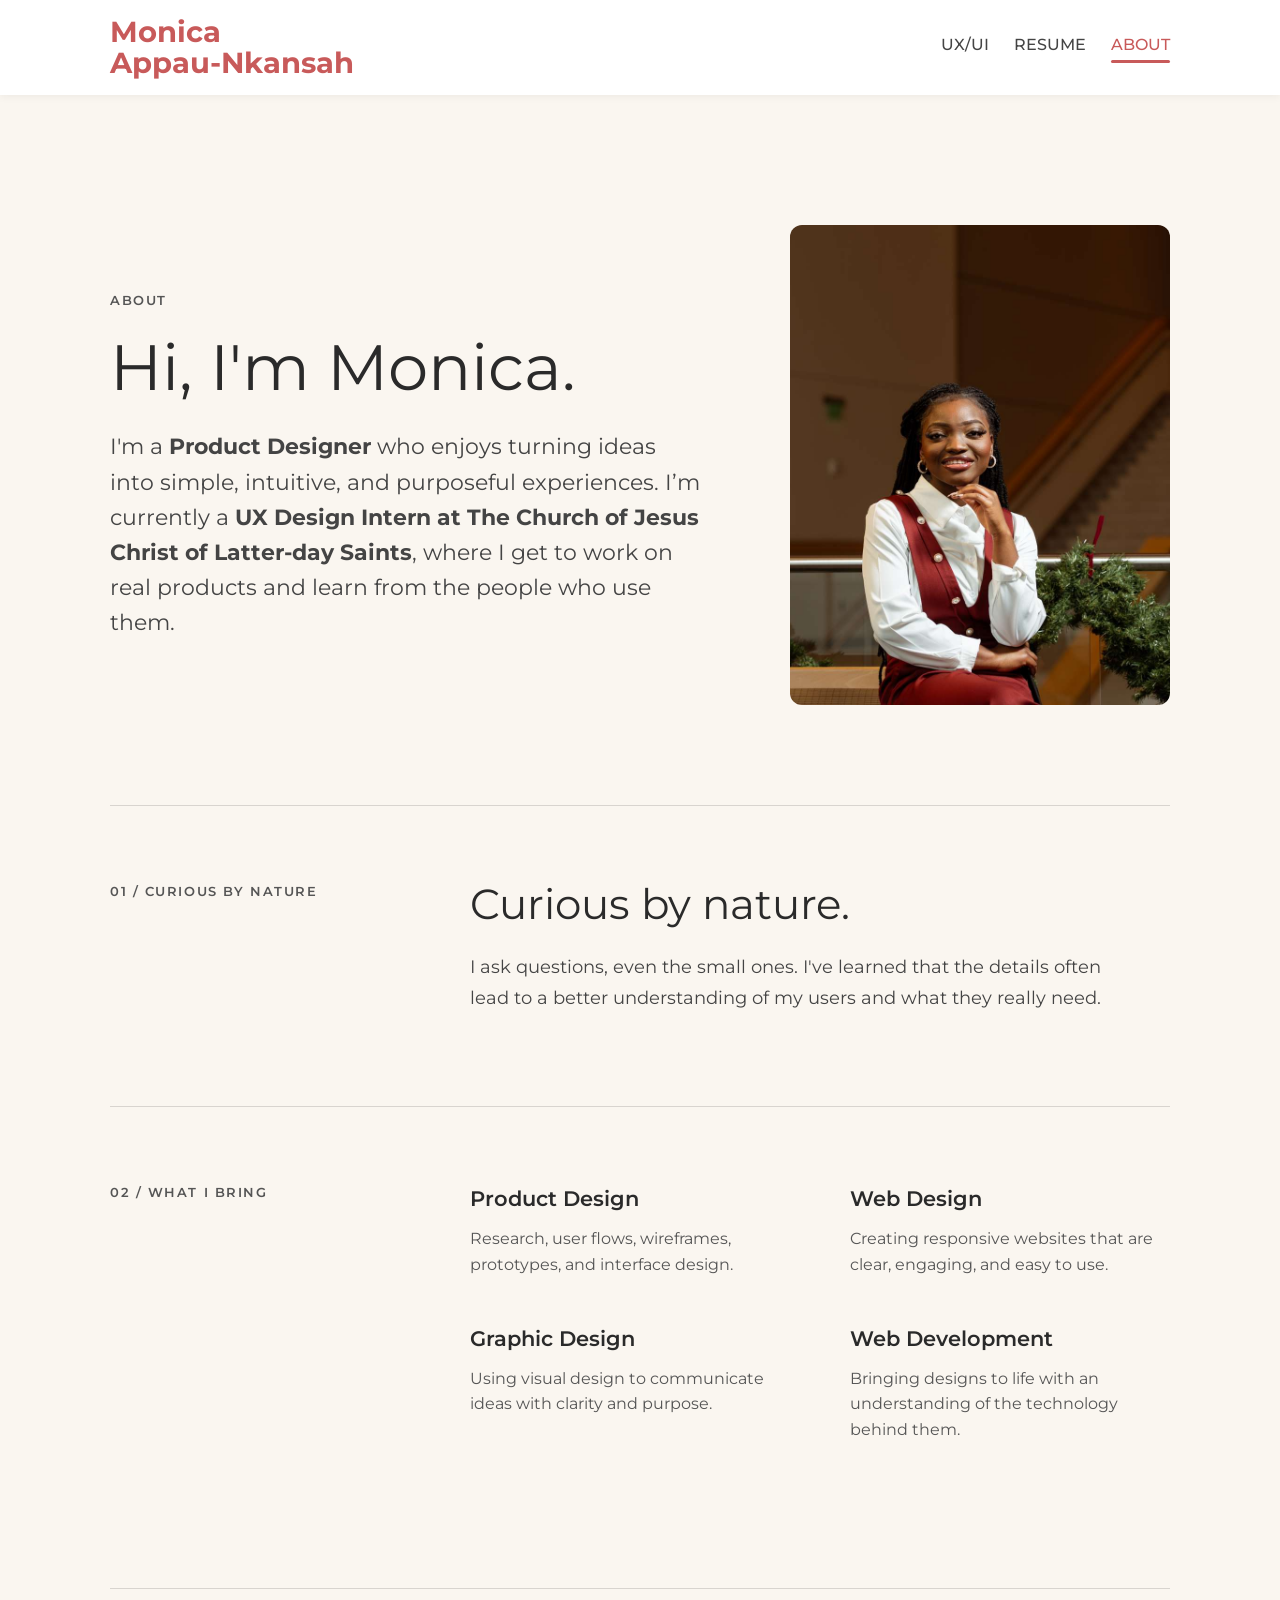
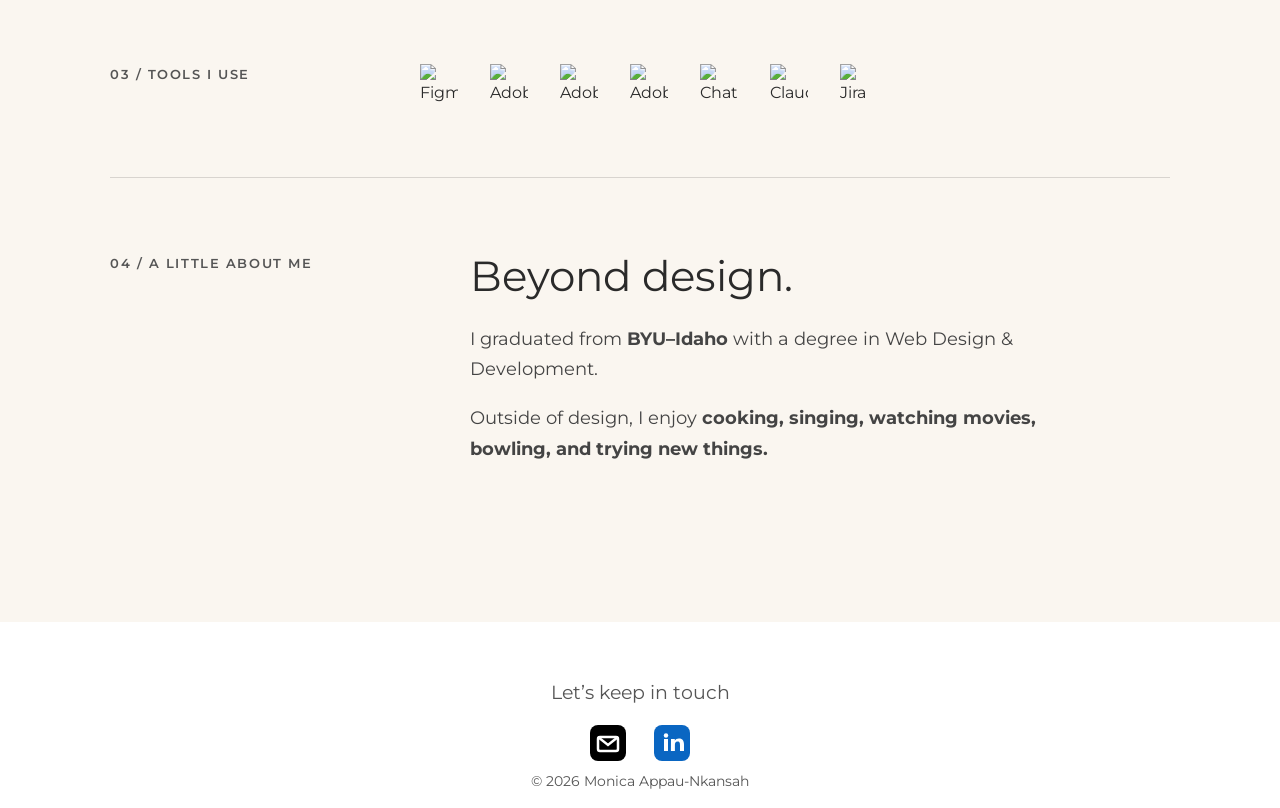
==== commit 2ce8115e: "changes to about, resume and whole portfolio" ====
--- a/about.html
+++ b/about.html
@@ -104,8 +104,35 @@
     </section>
 
 
+    <section class="about-section tools-section">
+
+    <p class="section-label">03 / TOOLS I USE</p>
+
+    
+<div class="section-content tools-icons">
+
+    <img src="https://cdn.simpleicons.org/figma" alt="Figma">
+
+    <img src="https://main--federal--adobecom.aem.page/federal/assets/svgs/photoshop-80.svg?utm_source=chatgpt.com" alt="Adobe Photoshop">
+
+    <img src="https://main--federal--adobecom.aem.page/federal/assets/svgs/illustrator-1.svg?utm_source=chatgpt.com" alt="Adobe Illustrator">
+
+    <img src="https://main--federal--adobecom.aem.page/federal/assets/svgs/indesign.svg?utm_source=chatgpt.com" alt="Adobe InDesign">
+
+    <img src="https://icons.iconarchive.com/icons/simpleicons-team/simple/128/openai-icon.png" alt="ChatGPT" width="38" height="38">
+
+    <img src="https://cdn.simpleicons.org/claude" alt="Claude">
+
+    <img src="https://cdn.simpleicons.org/jira" alt="Jira">
+
+</div>
+
+
+</section>
+
+
     <section class="about-section about-me-section">
-        <p class="section-label">03 / A LITTLE ABOUT ME</p>
+        <p class="section-label">04 / A LITTLE ABOUT ME</p>
 
         <div class="section-content">
             <h2>Beyond design.</h2>
@@ -142,20 +169,27 @@
     </svg>
   </a>
 
-  <!-- LinkedIn Icon -->
-  <a href="https://www.linkedin.com/in/monica-appau-nkansah" target="_blank" class="icon-link" aria-label="LinkedIn">
-    <svg width="40" height="40" viewBox="0 0 40 40">
-      <!-- Background -->
-      <rect x="2" y="2" width="36" height="36" rx="8" fill="black"/>
-      
-      <!-- LinkedIn "in" -->
-      <circle cx="14" cy="15" r="2" fill="white"/>
-      <rect x="12" y="18" width="4" height="10" fill="white"/>
-      <path d="M20 18 v10 h4 v-6 
-               c0-2 3-2 3 0 v6 h4 v-7
-               c0-6-7-5-9-2 v-1z" fill="white"/>
+  
+
+
+<!-- LinkedIn Icon -->
+<a href="https://www.linkedin.com/in/monica-appau-nkansah"
+   target="_blank"
+   rel="noopener noreferrer"
+   class="icon-link"
+   aria-label="LinkedIn">
+
+    <svg width="40" height="40" viewBox="0 0 40 40"
+         xmlns="http://www.w3.org/2000/svg">
+        <rect x="2" y="2" width="36" height="36" rx="8" fill="#0A66C2"/>
+        <path fill="#FFFFFF" d="M12 16h4v12h-4z"/>
+        <circle cx="14" cy="12.5" r="2.2" fill="#FFFFFF"/>
+        <path fill="#FFFFFF" d="M19 16h3.8v1.7c.8-1.3 2.1-2.1 4.1-2.1
+          4 0 5.1 2.6 5.1 6.1V28h-4v-5.6c0-1.7-.1-3.8-2.4-3.8
+          -2.4 0-2.7 1.8-2.7 3.7V28h-4z"/>
     </svg>
-  </a>
+</a>
+
 </div>
     <p>&copy; 2026 Monica Appau‑Nkansah</p>
 </footer>
--- a/styles.css
+++ b/styles.css
@@ -1,10 +1,15 @@
-/* =========================
-   Reset & Base
-========================= */
+/* =========================================================
+   RESET & BASE
+========================================================= */
+
 * {
     margin: 0;
     padding: 0;
     box-sizing: border-box;
+}
+
+html {
+    scroll-behavior: smooth;
 }
 
 body {
@@ -14,793 +19,983 @@
     line-height: 1.6;
 }
 
+body.modal-open {
+    overflow: hidden;
+}
+
 .container {
+    width: 100%;
     max-width: 1100px;
-    margin: auto;
+    margin: 0 auto;
     padding: 0 20px;
 }
 
-/* =========================
-   Header
-========================= */
+
+/* =========================================================
+   HEADER
+========================================================= */
+
 header {
     background: #ffffff;
-    padding: 15px 0;
-    box-shadow: 0 2px 8px rgba(0,0,0,0.05);
+    height: 95px;
+    padding: 0;
+    box-shadow: 0 2px 8px rgba(0, 0, 0, 0.05);
+
     position: sticky;
     top: 0;
     z-index: 1000;
 }
 
 .header-container {
+    max-width: 1100px;
+    height: 100%;
+    margin: 0 auto;
+    padding: 0 20px;
+
     display: flex;
     justify-content: space-between;
     align-items: center;
 }
 
+
+/* =========================================================
+   LOGO
+========================================================= */
+
 .logo {
+    margin: 0;
+    padding: 0;
+
     font-size: 1.8rem;
+    line-height: 1.05;
     font-weight: 700;
+
     color: #c85a5a;
 }
 
 .home-link {
+    display: block;
+
     text-decoration: none;
     color: inherit;
+
+    white-space: nowrap;
 }
 
 .home-link:hover {
     color: #c85a5a;
 }
 
+
+/* =========================================================
+   NAVIGATION
+========================================================= */
+
+nav {
+    position: static;
+
+    display: flex;
+    align-items: center;
+}
+
 nav ul {
     list-style: none;
-    display: flex;
-    gap: 25px;
-}
-
-/* nav ul li a {
-    text-decoration: none;
-    color: #444;
-    font-weight: 500;
-    transition: 0.3s;
-} */
-
-/* Nav links active & hover underline */
-
-/* ===== Desktop / Default ===== */
-nav {
-    position: static;      /* normal flow */
-    display: flex;         /* horizontal nav */
-    flex-direction: row;   /* horizontal */
-    align-items: center;
-    gap: 25px;
-    background: none;      /* transparent or as needed */
-    box-shadow: none;      /* only mobile has shadow */
-}
-
-nav ul {
+
     display: flex;
     flex-direction: row;
+    align-items: center;
+
     gap: 25px;
-}
-
-nav ul li a {
-    font-size: 16px;
+
+    margin: 0;
     padding: 0;
 }
 
-/* Hamburger & close hidden on desktop */
-.hamburger,
-.close-menu {
-    display: none;
-}
-
+nav ul li {
+    margin: 0;
+    padding: 0;
+}
 
 #nav-menu ul li a {
     position: relative;
+
+    display: inline-block;
+
     text-decoration: none;
+
     color: #444;
+
+    font-size: 16px;
     font-weight: 500;
-    padding-bottom: 5px;
-    transition: color 0.3s;
-}
-
-#nav-menu ul li a.active::after,
-#nav-menu ul li a:hover::after {
+
+    padding: 0 0 5px;
+
+    transition:
+        color 0.3s ease,
+        transform 0.3s ease;
+}
+
+#nav-menu ul li a:hover {
+    color: #c85a5a;
+    transform: translateY(-2px);
+}
+
+/* =========================
+   ACTIVE NAVIGATION LINK
+========================= */
+
+#nav-menu ul li a.active {
+    color: #c85a5a;
+}
+
+#nav-menu ul li a.active::after {
     content: '';
     position: absolute;
     left: 0;
     bottom: 0;
+    width: 100%;
     height: 3px;
-    width: 100%;
     background: #c85a5a;
     border-radius: 2px;
 }
 
-nav ul li a:hover {
-    color: #c85a5a;
-}
-
-/* Hamburger for mobile */
-/* .hamburger,
+#nav-menu ul li a.active::after,
+#nav-menu ul li a:hover::after {
+    content: '';
+
+    position: absolute;
+
+    left: 0;
+    bottom: 0;
+
+    width: 100%;
+    height: 3px;
+
+    background: #c85a5a;
+
+    border-radius: 2px;
+}
+
+
+/* Desktop: hide mobile controls */
+
+.hamburger,
 .close-menu {
     display: none;
-    position: absolute;
-    top: 15px;
-    right: 20px;
-    font-size: 2rem;
-    cursor: pointer;
-    background: none;
-    border: none;
-    z-index: 1100;
-} */
-
-/* =========================
-   Intro Section
-========================= */
+}
+
+
+/* =========================================================
+   HOMEPAGE INTRO
+========================================================= */
+
 .intro-section {
     padding: 100px 20px;
-    background: linear-gradient(135deg, #fdfbf6, #f7f3ee);
+
+    background: linear-gradient(
+        135deg,
+        #fdfbf6,
+        #f7f3ee
+    );
 }
 
 .intro-container {
     max-width: 700px;
+
     opacity: 0;
+
     transform: translateY(20px);
-    animation: fadeInUp 1s ease forwards;
+
+    animation:
+        fadeInUp 1s ease forwards;
 }
 
 .intro-title {
     font-size: 38px;
     font-weight: 400;
+
     color: #2a2a2a;
+
     margin-bottom: 15px;
     margin-left: 180px;
 }
 
-
 .intro-subtitle {
     position: relative;
+
     font-size: 50px;
+
     color: #555;
+
     line-height: 1.4;
+
     max-width: 500px;
+
     font-weight: 700;
+
     margin-left: 180px;
 }
 
 .intro-subtitle::after {
     content: '';
+
     position: absolute;
+
     left: 0;
-    bottom: -15px; /* space below the text */
+    bottom: -15px;
+
     width: 80px;
     height: 8px;
-    background-color: #c85a5a; /* your accent color */
+
+    background-color: #c85a5a;
+
     border-radius: 4px;
 }
 
-/* =========================
-   Portfolio Section
-========================= */
+
+/* =========================================================
+   PORTFOLIO / CASE STUDIES
+========================================================= */
+
 .portfolio-section {
     padding: 80px 20px;
+
     background: #f9f6f2;
 }
 
 .section-title {
     font-size: 24px;
     font-weight: 400;
+
     margin-bottom: 40px;
+
     color: #2a2a2a;
+
     text-align: left;
 }
 
-/* Case Study Cards */
+
+/* =========================================================
+   CASE STUDY CARDS
+========================================================= */
+
 .case-block {
     display: flex;
+
     flex-wrap: wrap;
+
+    width: 100%;
+
     margin-bottom: 40px;
+
     border-radius: 15px;
+
     overflow: hidden;
-    box-shadow: 0 4px 12px rgba(0,0,0,0.08);
+
+    box-shadow:
+        0 4px 12px rgba(0, 0, 0, 0.08);
+
     background: #ffffff;
-    transition: transform 0.3s ease;
+
+    transition:
+        transform 0.3s ease,
+        box-shadow 0.3s ease;
+
     align-items: stretch;
+
+    cursor: pointer;
 }
 
 .case-block:hover {
-    transform: translateY(-5px);
-}
+    transform:
+        translateY(-5px)
+        scale(1.02);
+
+    box-shadow:
+        0 6px 20px rgba(0, 0, 0, 0.15);
+}
+
+
+/* Case Study Text */
 
 .case-text {
-    flex: 1;
-    padding: 60px 25px 30px 25px;
+    flex: 1 1 50%;
+
+    padding: 60px 25px 30px;
+
     display: flex;
     flex-direction: column;
+
     justify-content: center;
 }
 
 .case-text h2 {
     font-size: 40px;
+
     font-weight: 400;
+
     margin-bottom: 20px;
+
     color: #2a2a2a;
+
+    line-height: 1.2;
 }
 
 .case-text hr {
     border: 0;
+
     height: 2px;
+
     background: #c85a5a;
+
     width: 100%;
+
     margin: 15px 0;
 }
 
 .case-text h3 {
     font-size: 22px;
+
     font-weight: 700;
+
     color: #555;
+
     line-height: 1.4;
+
     margin-top: 0;
 }
 
+
+/* Case Study Image */
+
 .case-image {
-    flex: 1;
+    flex: 1 1 50%;
+
     display: flex;
+
     justify-content: center;
     align-items: center;
+
     background: #ffffff;
+
     padding: 20px;
+
+    min-width: 0;
 }
 
 .case-image img {
+    display: block;
+
     width: 100%;
     height: 100%;
+
     object-fit: cover;
+
     border-radius: 12px;
-    box-shadow: 0 2px 8px rgba(0,0,0,0.05);
-}
-
-/* =========================
-   Bio Card
-========================= */
-.bio-page {
+
+    box-shadow:
+        0 2px 8px rgba(0, 0, 0, 0.05);
+}
+
+
+/* =========================================================
+   ABOUT PAGE
+========================================================= */
+
+.about-page {
+    width: 100%;
+
+    max-width: 1100px;
+
+    margin: 0 auto;
+
+    padding: 80px 20px 100px;
+}
+
+
+/* =========================================================
+   ABOUT INTRO
+========================================================= */
+
+.about-intro {
+    display: grid;
+
+    grid-template-columns:
+        1.2fr
+        0.8fr;
+
+    gap: 70px;
+
+    align-items: center;
+
+    padding: 50px 0 100px;
+}
+
+.about-text {
+    max-width: 650px;
+}
+
+.eyebrow {
+    font-size: 13px;
+
+    font-weight: 600;
+
+    letter-spacing: 0.12em;
+
+    color: #555;
+
+    margin-bottom: 25px;
+}
+
+.about-text h2 {
+    font-size: 64px;
+
+    line-height: 1;
+
+    font-weight: 400;
+
+    color: #2a2a2a;
+
+    margin-bottom: 30px;
+}
+
+.intro-text {
+    font-size: 22px;
+
+    line-height: 1.6;
+
+    color: #444;
+
+    max-width: 600px;
+}
+
+
+/* =========================================================
+   ABOUT IMAGE
+========================================================= */
+
+.about-image {
     display: flex;
-    flex-direction: column;
-    align-items: center;
-    padding: 40px 20px;
-    background-color: #faf6f0;
-}
-
-.bio-card {
-    display: flex;
-    gap: 20px;
-    background-color: #e9e5df;
-    border-radius: 20px;
-    box-shadow: 0 8px 25px rgba(0,0,0,0.1);
-    max-width: 1000px;
+
+    justify-content: flex-end;
+}
+
+.about-image img {
+    display: block;
+
     width: 100%;
-    min-height: 500px;
-    padding: 20px;
-    overflow: hidden;
-}
-
-.bio-content {
-    flex: 2;
-    background-color: #f7f3ee;
-    padding: 40px 30px;
-    border-radius: 15px;
-    display: flex;
-    flex-direction: column;
-    justify-content: center;
-}
-
-.bio-content h2 {
-    font-size: 28px;
-    font-weight: 700;
-    margin-bottom: 20px;
-}
-
-.bio-content p {
+
+    max-width: 380px;
+
+    height: 480px;
+
+    object-fit: cover;
+
+    border-radius: 12px;
+}
+
+
+/* =========================================================
+   ABOUT SECTIONS
+========================================================= */
+
+.about-section {
+    display: grid;
+
+    grid-template-columns:
+        0.3fr
+        0.7fr;
+
+    gap: 60px;
+
+    padding: 75px 0;
+
+    border-top:
+        1px solid #d8d4cf;
+}
+
+.section-label {
+    font-size: 13px;
+
+    font-weight: 600;
+
+    letter-spacing: 0.12em;
+
+    color: #555;
+}
+
+.section-content {
+    max-width: 650px;
+}
+
+.section-content h2 {
+    font-size: 42px;
+
+    line-height: 1.1;
+
+    font-weight: 400;
+
+    color: #2a2a2a;
+
+    margin-bottom: 25px;
+}
+
+.section-content p {
+    font-size: 18px;
+
+    line-height: 1.7;
+
+    color: #444;
+
+    margin-bottom: 18px;
+}
+
+
+/* =========================================================
+   WHAT I BRING
+========================================================= */
+
+.skills-grid {
+    display: grid;
+
+    grid-template-columns:
+        repeat(2, 1fr);
+
+    gap: 45px 60px;
+}
+
+.skill-item h3 {
+    font-size: 21px;
+
+    font-weight: 600;
+
+    color: #2a2a2a;
+
+    margin-bottom: 10px;
+}
+
+.skill-item p {
     font-size: 16px;
+
     line-height: 1.6;
-    margin-bottom: 16px;
-}
-
-.bio-image {
-    flex: 1;
-    display: flex;
-    justify-content: center;
-    align-items: center;
-    padding: 20px;
-}
-
-.bio-image img {
+
+    color: #555;
+
+    margin: 0;
+}
+
+
+/* =========================================================
+   ABOUT ME
+========================================================= */
+
+.about-me-section {
+    padding-bottom: 40px;
+}
+
+
+/* =========================================================
+   VALUE CARDS
+========================================================= */
+
+.value-card {
+    opacity: 0;
+
+    transform: translateY(25px);
+
+    transition:
+        opacity 0.6s ease,
+        transform 0.6s ease;
+}
+
+.value-card.visible {
+    opacity: 1;
+
+    transform: translateY(0);
+}
+
+
+/* =========================================================
+   CASE STUDY MODAL
+========================================================= */
+
+#case-study-overlay {
+    position: fixed;
+
+    top: 0;
+    left: 0;
+
+    width: 100vw;
+    height: 100vh;
+
+    background: #ffffff;
+
+    display: none;
+
+    z-index: 9999;
+}
+
+#case-study-modal {
+    position: relative;
+
     width: 100%;
     height: 100%;
-    object-fit: cover;
-    border-radius: 15px;
-}
-
-.about-title {
-    font-size: 40px;
-    font-weight: 400;
-    color: #2a2a2a;
-    margin-bottom: 30px;
-    text-align: left;
-
-}
-
-/* =========================
-   Values Section
-========================= */
-.values-section {
-    padding: 60px 20px;
-    background-color: #faf6f0;
-    text-align: center;
-}
-
-/* .values-section h2 {
-    font-size: 32px;
-    font-weight: 700;
-    margin-bottom: 40px;
-    color: #2a2a2a;
-    text-align: left;
-} */
-
-.values-cards {
-    display: flex;
-    justify-content: center;
-    gap: 20px;
-    flex-wrap: wrap;
-}
-
-.value-card {
-    background-color: #ffffff;
-    padding: 30px 20px;
-    border-radius: 15px;
-    box-shadow: 0 6px 18px rgba(0,0,0,0.08);
-    flex: 1 1 250px;
-    max-width: 300px;
-    text-align: center;
-    cursor: pointer;
-    /* opacity: 0; */
-    transform: translateY(20px);
-    transition: transform 0.4s ease, box-shadow 0.4s ease, opacity 0.6s ease;
-}
-
-.value-card:hover {
-    transform: translateY(-10px) scale(1.05);
-    box-shadow: 0 8px 20px rgba(0,0,0,0.2);
-}
-
-.value-card.visible {
-    opacity: 1;
-    transform: translateY(0);
-}
-
-.value-card h3 {
-    font-size: 20px;
-    font-weight: 700;
-    margin: 15px 0;
-    color: #c85a5a;
-}
-
-.value-card p {
-    font-size: 16px;
-    line-height: 1.5;
-    color: #555;
-}
-
-/* =========================
-   Values Section Icons - Fun Version
-========================= */
-.value-card .icon {
-    width: 50px;
-    height: 50px;
-    margin: 0 auto 15px;
-    display: flex;
-    justify-content: center;
-    align-items: center;
-}
-
-.animated-icon {
+}
+
+#framer-iframe {
+    display: block;
+
     width: 100%;
     height: 100%;
-    stroke: #0e0e0e; /* main brand color */
-    stroke-width: 2;
-    stroke-linecap: round;
-    stroke-linejoin: round;
-
-    /* Fun continuous animation */
-    animation: floatBounce 3s ease-in-out infinite, strokeColor 6s ease-in-out infinite;
-}
-
-
-/* Case Study Modal Overlay */
-#case-study-overlay {
-  position: fixed;
-  top: 0;
-  left: 0;
-  width: 100vw;
-  height: 100vh;
-  background: white;
-  display: none;
-  z-index: 9999;
-}
-
-/* Modal container fills entire screen */
-#case-study-modal {
-  position: relative;
-  width: 100%;
-  height: 100%;
-}
-
-/* Iframe fills the modal */
-#framer-iframe {
-  width: 100%;
-  height: 100%;
-  border: none;
+
+    border: none;
 }
 
 #case-study-modal button {
-  position: absolute;
-  top: 10px;
-  right: 15px;
-  z-index: 10;
-  background: black;
-  color: white;
-  border: none;
-  font-size: 1.5rem;
-  padding: 5px 12px;
-  border-radius: 5px;
-  cursor: pointer;
-}
-
-/* Case Study Modal Overlay */
-
-#case-study-modal button {
-  position: absolute;
-  top: 10px;
-  right: 15px;
-  z-index: 10;
-  background: black;
-  color: white;
-  border: none;
-  font-size: 1.5rem;
-  padding: 5px 12px;
-  border-radius: 5px;
-  cursor: pointer;
-}
-
-/* Make case blocks show pointer on hover */
-.case-block {
+    position: absolute;
+
+    top: 10px;
+    right: 15px;
+
+    z-index: 10;
+
+    background: #000000;
+
+    color: #ffffff;
+
+    border: none;
+
+    font-size: 1.5rem;
+
+    padding: 5px 12px;
+
+    border-radius: 5px;
+
     cursor: pointer;
-    transition: transform 0.3s ease, box-shadow 0.3s ease;
-}
-
-.case-block:hover {
-    transform: translateY(-5px) scale(1.02); /* subtle lift effect */
-    box-shadow: 0 6px 20px rgba(0,0,0,0.15);
-}
-
-#open-full {
-  position: absolute;
-  top: 20px;
-  left: 25px;
-  background: white;
-  color: black;
-  padding: 8px 14px;
-  border-radius: 6px;
-  font-weight: 600;
-  text-decoration: none;
-  z-index: 10000;
-}
-
-/* Keyframes for bounce & rotation */
-@keyframes floatBounce {
-    0%   { transform: rotate(0deg) translateY(0px); }
-    20%  { transform: rotate(10deg) translateY(-5px); }
-    40%  { transform: rotate(-10deg) translateY(-10px); }
-    60%  { transform: rotate(10deg) translateY(-5px); }
-    80%  { transform: rotate(-5deg) translateY(-2px); }
-    100% { transform: rotate(0deg) translateY(0px); }
-}
-
-/* Keyframes for stroke color change */
-@keyframes strokeColor {
-    0%, 100% { stroke: #514747; }  /* brand red */
-    50%       { stroke: #000000; }  /* secondary warm accent */
-}
-
-.creativity-icon {
-    position: relative;
-    width: 60px;
-    height: 60px;
-    margin: 0 auto 15px;
-}
-
-/* Rays */
-/* .creativity-icon .rays {
-    position: absolute;
-    top: 50%;
-    left: 50%;
-    width: 80px;
-    height: 80px;
-    transform: translate(-50%, -50%);
-} */
-/* 
-.creativity-icon .rays span {
-    position: absolute;
-    width: 2px;
-    height: 15px;
-    background: #ff8b6a; /* accent color for rays */
-    /* top: 0;
-    left: 50%; */
-    /* transform-origin: bottom center;
-    animation: raySpin 1.5s linear infinite;
-} */ 
-
-.creativity-icon .rays span:nth-child(1) { transform: rotate(0deg) translateY(-5px);}
-.creativity-icon .rays span:nth-child(2) { transform: rotate(60deg) translateY(-5px);}
-.creativity-icon .rays span:nth-child(3) { transform: rotate(120deg) translateY(-5px);}
-.creativity-icon .rays span:nth-child(4) { transform: rotate(180deg) translateY(-5px);}
-.creativity-icon .rays span:nth-child(5) { transform: rotate(240deg) translateY(-5px);}
-.creativity-icon .rays span:nth-child(6) { transform: rotate(300deg) translateY(-5px);}
-
-@keyframes raySpin {
-    0%, 100% { transform: rotate(var(--angle)) translateY(-5px) scaleY(1);}
-    50% { transform: rotate(var(--angle)) translateY(-5px) scaleY(1.5);}
-}
-
-/* Background circles */
-.creativity-icon .bg-circles {
-    position: absolute;
-    top: 50%;
-    left: 50%;
-    transform: translate(-50%, -50%);
-}
-
-.creativity-icon .bg-circles span {
-    position: absolute;
-    border-radius: 50%;
-    background: rgba(255,139,106,0.15);
-    width: 10px;
-    height: 10px;
-    animation: circleMove 4s infinite ease-in-out;
-}
-
-.creativity-icon .bg-circles span:nth-child(1) { animation-delay: 0s; left: -20px; top: -10px;}
-.creativity-icon .bg-circles span:nth-child(2) { animation-delay: 1s; left: 15px; top: -15px;}
-.creativity-icon .bg-circles span:nth-child(3) { animation-delay: 2s; left: 0px; top: 20px;}
-.creativity-icon .bg-circles span:nth-child(4) { animation-delay: 3s; left: 10px; top: 5px;}
-
-@keyframes circleMove {
-    0%   { transform: scale(1) translate(0,0); opacity: 0.6; }
-    50%  { transform: scale(1.5) translate(5px,-5px); opacity: 0.3; }
-    100% { transform: scale(1) translate(0,0); opacity: 0.6; }
-}
-
-/* =========================
-   Hobbies Section
-========================= */
+
+    transition:
+        transform 0.2s ease,
+        background 0.2s ease;
+}
+
+#case-study-modal button:hover {
+    transform: scale(1.1);
+
+    background: #c85a5a;
+}
+
+
+/* =========================================================
+   FREE TIME / CREATIVE PROJECTS
+========================================================= */
+
 .hobbies-section {
     padding: 60px 20px;
+
     background-color: #f7f3ee;
+
     text-align: center;
 }
 
 .hobbies-section h2 {
     font-size: 32px;
+
     font-weight: 700;
+
     margin-bottom: 30px;
+
     color: #2a2a2a;
 }
 
 .hobbies-list {
     list-style: none;
+
     display: flex;
+
     justify-content: center;
+
     flex-wrap: wrap;
+
     gap: 20px;
 }
 
 .hobbies-list li {
     background-color: #ffffff;
+
     padding: 15px 20px;
+
     border-radius: 12px;
-    box-shadow: 0 4px 12px rgba(0,0,0,0.08);
+
+    box-shadow:
+        0 4px 12px rgba(0, 0, 0, 0.08);
+
     font-weight: 500;
+
     color: #555;
 }
 
-/* =========================
-   Free Time Section
-========================= */
+
+/* =========================================================
+   FREE TIME SECTION
+========================================================= */
+
 .free-time-section {
     background: #f7f3ee;
+
     padding: 60px 20px;
+
     overflow: hidden;
 }
 
 .free-time-section .section-header {
     display: flex;
+
     justify-content: space-between;
+
     align-items: center;
+
     flex-wrap: wrap;
+
     margin-bottom: 30px;
 }
 
 .free-time-section .section-title {
     font-size: 24px;
+
     font-weight: 400;
+
     color: #2a2a2a;
 }
 
-.view-all-btn{
+
+/* =========================================================
+   VIEW ALL BUTTON
+========================================================= */
+
+.view-all-btn {
     margin-bottom: 50px;
-}
-
-/* .free-time-section .view-all-btn {
+
     text-decoration: none;
+
     color: #c85a5a;
+
     font-weight: 600;
+
     font-size: 16px;
+
     border: 2px solid #c85a5a;
-    padding: 6px 14px;
+
+    padding: 8px 16px;
+
     border-radius: 8px;
-    transition: 0.3s;
-    margin-bottom: 35px;
-}
-
-.free-time-section .view-all-btn:hover {
+
+    transition:
+        background 0.3s ease,
+        color 0.3s ease,
+        transform 0.3s ease;
+}
+
+.view-all-btn:hover {
     background: #c85a5a;
-    color: #fff;
-}  */
-
-/* Slider container */
+
+    color: #ffffff;
+
+    transform: translateY(-2px);
+}
+
+
+/* =========================================================
+   SLIDER
+========================================================= */
+
 .slider {
     width: 100%;
+
     overflow: hidden;
+
     position: relative;
 }
 
-/* Slides wrapper */
 .slides {
     display: flex;
-    animation: slide 20s linear infinite;
-}
-
-/* Individual slide */
+
+    animation:
+        slide 20s linear infinite;
+}
+
 .slide {
     flex-shrink: 0;
-    box-shadow: 0 2px 12px rgba(0,0,0,0.05);
+
+    box-shadow:
+        0 2px 12px rgba(0, 0, 0, 0.05);
+
     flex-direction: column;
+
     align-items: center;
+
     margin-right: -10px;
 }
 
 .slide img {
+    display: block;
+
     width: 90%;
+
     height: 400px;
+
     object-fit: cover;
+
     border-radius: 10px;
+
     margin-bottom: 12px;
 }
 
 .slide p {
     font-size: 18px;
+
     color: #555;
+
     font-weight: 500;
 }
 
-/* =========================
-   Coming Soon Page Dynamics
-========================= */
+
+/* =========================================================
+   COMING SOON
+========================================================= */
+
 .coming-soon-section {
     min-height: 100vh;
+
     display: flex;
+
     justify-content: center;
+
     align-items: center;
-    background: linear-gradient(135deg, #fdfbf6, #f7f3ee);
+
+    background:
+        linear-gradient(
+            135deg,
+            #fdfbf6,
+            #f7f3ee
+        );
+
     text-align: center;
 }
 
 .coming-soon-container {
     max-width: 600px;
+
     background: #ffffff;
+
     padding: 50px 30px;
+
     border-radius: 20px;
-    box-shadow: 0 8px 25px rgba(0,0,0,0.08);
+
+    box-shadow:
+        0 8px 25px rgba(0, 0, 0, 0.08);
+
     display: flex;
+
     flex-direction: column;
+
     align-items: center;
-    gap: 25px; /* your original gap between elements */
+
+    gap: 25px;
 }
 
 .coming-soon-title {
     font-size: 48px;
-    font-weight: 400; /* normal weight for a clean look */
+
+    font-weight: 400;
+
     color: #2a2a2a;
 }
 
 .title-divider {
     width: 80px;
+
     height: 3px;
-    background: #c85a5a; /* accent color from your homepage */
+
+    background: #c85a5a;
+
     margin: 15px 0;
+
     border-radius: 2px;
 }
 
 .coming-soon-subtitle {
     font-size: 20px;
+
     color: #555;
+
     line-height: 1.5;
 }
 
 .coming-soon-image img {
     max-width: 100%;
+
     height: auto;
+
     border-radius: 12px;
-    box-shadow: 0 4px 12px rgba(0,0,0,0.05);
-}
-
-.view-all-btn {
+
+    box-shadow:
+        0 4px 12px rgba(0, 0, 0, 0.05);
+}
+
+
+/* =========================================================
+   CONTACT
+========================================================= */
+
+.contact-section {
+    text-align: center;
+
+    margin-top: 40px;
+}
+
+.contact-text {
+    font-family: 'Montserrat', sans-serif;
+
+    font-size: 1.2rem;
+
+    margin-bottom: 15px;
+}
+
+.icon-link {
+    margin: 0 10px;
+
+    display: inline-block;
+
     text-decoration: none;
-    color: #c85a5a;
-    font-weight: 600;
-    font-size: 16px;
-    border: 2px solid #c85a5a;
-    padding: 8px 16px;
-    border-radius: 8px;
-    transition: 0.3s;
-}
-
-.view-all-btn:hover {
-    background: #c85a5a;
-    color: #fff;
-}
-
-/* Responsive */
-@media (max-width: 768px) {
-  
-}
-
-/* Contact Section */
-
-.contact-section {
-  text-align: center;
-  margin-top: 40px;
-}
-
-.contact-text {
-  font-family: 'Montserrat', sans-serif;
-  font-size: 1.2rem;
-  margin-bottom: 15px;
-}
-
-.icon-link {
-  margin: 0 10px;
-  display: inline-block;
-  text-decoration: none;
-}
+
+    transition:
+        transform 0.25s ease;
+}
+
+.icon-link:hover {
+    transform:
+        translateY(-4px)
+        scale(1.05);
+}
+
 .contact-icons {
     display: flex;
+
     justify-content: center;
+
     gap: 20px;
 }
 
-/* Same outer size for both */
 .social-icon {
     width: 42px;
     height: 42px;
+
     display: flex;
+
     align-items: center;
     justify-content: center;
 }
 
-/* Email */
 .email-icon {
     color: #000000;
 }
@@ -808,109 +1003,498 @@
 .email-icon svg {
     width: 24px;
     height: 24px;
-    stroke-width: 3; /* thicker envelope */
-}
-
-/* LinkedIn */
+
+    stroke-width: 3;
+}
+
 .linkedin-icon svg {
-    width: 28px;  /* slightly larger because it's filled */
+    width: 28px;
     height: 28px;
 }
 
-/* =========================
-   Footer
-========================= */
+
+/* =========================================================
+   FOOTER
+========================================================= */
+
 footer {
     background: #ffffff;
+
     color: #555;
+
     text-align: center;
+
     padding: 15px;
+
     font-size: 0.9rem;
 }
 
-/* =========================
-   Animations
-========================= */
+
+/* =========================================================
+   PLAYFUL PENCIL CURSOR
+========================================================= */
+
+.cursor-pencil {
+    position: fixed;
+
+    top: 0;
+    left: 0;
+
+    width: 34px;
+    height: 90px;
+
+    pointer-events: none;
+
+    z-index: 20000;
+
+    transform:
+        translate3d(-100px, -100px, 0)
+        rotate(-25deg);
+
+    transform-origin: center;
+
+    transition:
+        opacity 0.2s ease;
+}
+
+
+/* Pencil body */
+
+.pencil-body {
+    position: absolute;
+
+    top: 15px;
+    left: 8px;
+
+    width: 18px;
+    height: 55px;
+
+    background: #f1c40f;
+
+    border-radius: 3px 3px 2px 2px;
+
+    box-shadow:
+        0 2px 5px rgba(0, 0, 0, 0.15);
+}
+
+
+/* Pencil tip */
+
+.pencil-tip {
+    position: absolute;
+
+    top: 67px;
+    left: 8px;
+
+    width: 18px;
+    height: 18px;
+
+    background: #e6c7a8;
+
+    clip-path:
+        polygon(
+            50% 100%,
+            0 0,
+            100% 0
+        );
+}
+
+
+/* Pencil point */
+
+.pencil-tip::after {
+    content: '';
+
+    position: absolute;
+
+    left: 50%;
+    top: 9px;
+
+    width: 5px;
+    height: 7px;
+
+    transform:
+        translateX(-50%);
+
+    background: #333;
+
+    clip-path:
+        polygon(
+            50% 100%,
+            0 0,
+            100% 0
+        );
+}
+
+
+/* Eraser */
+
+.pencil-eraser {
+    position: absolute;
+
+    top: 5px;
+    left: 8px;
+
+    width: 18px;
+    height: 12px;
+
+    background: #e88c8c;
+
+    border-radius:
+        5px 5px 2px 2px;
+}
+
+
+/* Pencil bands */
+
+.pencil-body::before {
+    content: '';
+
+    position: absolute;
+
+    top: 8px;
+    left: 0;
+
+    width: 100%;
+    height: 4px;
+
+    background: #d9a900;
+}
+
+.pencil-body::after {
+    content: '';
+
+    position: absolute;
+
+    bottom: 8px;
+    left: 0;
+
+    width: 100%;
+    height: 4px;
+
+    background: #d9a900;
+}
+
+
+/* =========================================================
+   ANIMATIONS
+========================================================= */
+
 @keyframes fadeInUp {
+
+    from {
+        opacity: 0;
+
+        transform:
+            translateY(20px);
+    }
+
     to {
         opacity: 1;
-        transform: translateY(0);
-    }
-}
+
+        transform:
+            translateY(0);
+    }
+}
+
 
 @keyframes slide {
-    0%   { transform: translateX(0); }
-    100% { transform: translateX(-50%); }
-}
-
-/* =========================
-   Responsive CSS
-========================= */
-
-/* ===== Tablet / Medium (max-width: 1024px) ===== */
+
+    0% {
+        transform:
+            translateX(0);
+    }
+
+    100% {
+        transform:
+            translateX(-50%);
+    }
+}
+
+
+/* =========================================================
+   TOOLS I USE
+========================================================= */
+
+.tools-section {
+    margin-top: 70px;
+}
+
+.tools-grid {
+    display: grid;
+
+    grid-template-columns: repeat(8, 1fr);
+
+    gap: 18px;
+
+    margin-top: 30px;
+}
+
+.tool-item {
+    display: flex;
+
+    align-items: center;
+    justify-content: center;
+
+    width: 100%;
+    height: 75px;
+
+    background: #ffffff;
+
+    border: 1px solid #e5e0da;
+
+    border-radius: 12px;
+
+    transition:
+        transform 0.25s ease,
+        box-shadow 0.25s ease;
+}
+
+.tool-item img {
+    width: 36px;
+    height: 36px;
+
+    object-fit: contain;
+}
+
+.tool-item:hover {
+    transform: translateY(-4px);
+
+    box-shadow:
+        0 5px 15px rgba(0, 0, 0, 0.08);
+}
+
+/* =========================================================
+   TOOLS I USE
+========================================================= */
+
+.tools-section {
+    display: grid;
+
+    grid-template-columns: 1fr 3fr;
+
+    column-gap: 60px;
+
+    align-items: start;
+}
+
+.tools-icons {
+    display: flex;
+
+    align-items: center;
+
+    gap: 32px;
+
+    flex-wrap: wrap;
+
+    padding-top: 0;
+}
+
+.tools-icons img {
+    width: 38px;
+    height: 38px;
+
+    object-fit: contain;
+}
+/* =========================================================
+   TABLET
+========================================================= */
+
 @media (max-width: 1024px) {
+
     .slide {
         min-width: 250px;
     }
+
     .slide img {
         height: 200px;
     }
-}
-
-/* ===== Mobile / Small (max-width: 768px) ===== */
-/* =========================
-   MOBILE / SMALL SCREENS (≤768px)
-========================= */
+
+    .about-intro {
+        gap: 40px;
+    }
+
+    .about-text h2 {
+        font-size: 54px;
+    }
+
+    .intro-title,
+    .intro-subtitle {
+        margin-left: 100px;
+    }
+}
+
+
+/* =========================================================
+   MOBILE
+========================================================= */
+
 @media (max-width: 768px) {
 
-    /* ===== General Container ===== */
+
+    /* =====================================================
+       GENERAL
+    ===================================================== */
+
+    body {
+        font-size: 16px;
+    }
+
     .container {
         padding: 0 15px;
     }
 
-    body {
-        font-size: 16px;
-    }
-
-    /* ===== Navigation ===== */
+
+    /* =====================================================
+       MOBILE HEADER
+    ===================================================== */
+
+    header {
+        height: 75px;
+    }
+
+    .header-container {
+        height: 100%;
+
+        padding: 0 15px;
+    }
+
+
+    /* =====================================================
+       MOBILE LOGO
+    ===================================================== */
+
+    .logo {
+        font-size: 1.5rem;
+
+        line-height: 1.05;
+    }
+
+    .home-link {
+        white-space: nowrap;
+    }
+
+
+    /* =====================================================
+       HAMBURGER
+    ===================================================== */
+
+    .hamburger {
+        display: block;
+
+        background: none;
+
+        border: none;
+
+        font-size: 28px;
+
+        line-height: 1;
+
+        cursor: pointer;
+
+        color: #2a2a2a;
+
+        padding: 5px;
+    }
+
+
+    /* =====================================================
+       MOBILE NAV MENU
+    ===================================================== */
+
     nav {
         display: none;
+
         position: absolute;
-        top: 60px;
+
+        top: 100%;
         left: 0;
+
         width: 100%;
-        background: #fff;
-        flex-direction: column;
-        align-items: center;
-        padding: 15px 0;
-        gap: 15px;
-        box-shadow: 0 2px 8px rgba(0,0,0,0.1);
+
+        background: #ffffff;
+
+        padding: 25px 20px;
+
+        box-shadow:
+            0 4px 12px rgba(0, 0, 0, 0.08);
+
         z-index: 1000;
     }
+
     nav.active {
         display: flex;
-    }
-
-    .hamburger,
+
+        flex-direction: column;
+
+        align-items: center;
+    }
+
+
+    /* =====================================================
+       CLOSE BUTTON
+    ===================================================== */
+
     .close-menu {
         display: block;
-    }
+
+        align-self: flex-end;
+
+        background: none;
+
+        border: none;
+
+        font-size: 32px;
+
+        line-height: 1;
+
+        cursor: pointer;
+
+        color: #2a2a2a;
+
+        padding: 0 5px;
+
+        margin-bottom: 20px;
+    }
+
+
+    /* =====================================================
+       MOBILE NAV LINKS
+    ===================================================== */
 
     nav ul {
+        display: flex;
+
         flex-direction: column;
-        gap: 15px;
+
+        align-items: center;
+
+        gap: 20px;
+
         width: 100%;
-        text-align: center;
+
+        margin: 0;
+        padding: 0;
     }
 
     #nav-menu ul li a {
         font-size: 18px;
-        padding: 8px 0;
-    }
-
-    /* ===== Intro Section ===== */
+
+        padding: 5px 0;
+    }
+
+
+    /* =====================================================
+       HOMEPAGE INTRO
+    ===================================================== */
+
+    .intro-section {
+        padding: 80px 20px;
+    }
+
     .intro-container {
         max-width: 100%;
+
         text-align: center;
     }
 
@@ -921,99 +1505,215 @@
 
     .intro-title {
         font-size: 28px;
+
         line-height: 1.3;
     }
 
     .intro-subtitle {
         font-size: 32px;
+
         max-width: 100%;
+
         line-height: 1.3;
     }
 
     .intro-subtitle::after {
         left: 50%;
-        transform: translateX(-50%);
-    }
-
-    /* ===== Portfolio / Case Study ===== */
+
+        transform:
+            translateX(-50%);
+    }
+
+
+    /* =====================================================
+       CASE STUDIES
+    ===================================================== */
+
+    .portfolio-section {
+        padding: 60px 15px;
+    }
+
     .case-block {
         flex-direction: column;
+
         align-items: center;
+
         padding: 15px;
+
         margin-bottom: 25px;
     }
 
-    .case-image img {
-        width: 90%;
-        height: auto;
-        max-height: 250px;
-        object-fit: cover;
-    }
-
     .case-text {
+        width: 100%;
+
+        flex: none;
+
         padding: 20px 10px;
+
         text-align: center;
     }
 
     .case-text h2 {
         font-size: 28px;
+
+        line-height: 1.25;
     }
 
     .case-text h3 {
         font-size: 18px;
     }
 
-    /* ===== Bio Section ===== */
-    .bio-card {
-        flex-direction: column;
-        padding: 20px;
-        gap: 20px;
-    }
-
-    .bio-image img {
-        width: 150px;
-        height: 150px;
-        border-radius: 50%;
-        margin: 0 auto;
-    }
-
-    .bio-content {
-        padding: 20px;
-        border-radius: 15px 15px 0 0;
-        text-align: center;
-    }
-
-    .bio-content h2 {
-        font-size: 24px;
-    }
-
-    .about-title {
-        font-size: 28px;
-        text-align: center;
-    }
-
-    /* ===== Values Section ===== */
-    .values-cards {
-        flex-direction: column;
-        gap: 15px;
-    }
-
-    .value-card {
+    .case-image {
+        width: 100%;
+
+        flex: none;
+
+        padding: 10px;
+    }
+
+    .case-image img {
+        width: 100%;
+
+        height: auto;
+
+        max-height: 250px;
+
+        object-fit: cover;
+    }
+
+
+    /* =====================================================
+       ABOUT PAGE
+    ===================================================== */
+
+    .about-page {
+        padding: 50px 25px 70px;
+    }
+
+
+    /* =====================================================
+       ABOUT INTRO
+    ===================================================== */
+
+    .about-intro {
+        grid-template-columns: 1fr;
+
+        gap: 40px;
+
+        padding: 30px 0 70px;
+
+        align-items: start;
+    }
+
+    .about-text {
         max-width: 100%;
-        padding: 20px;
-    }
-
-    .value-card h3 {
+    }
+
+    .eyebrow {
+        font-size: 12px;
+
+        margin-bottom: 18px;
+    }
+
+    .about-text h2 {
+        font-size: 48px;
+
+        line-height: 1;
+
+        margin-bottom: 25px;
+    }
+
+    .intro-text {
         font-size: 18px;
-    }
-
-    .value-card p {
-        font-size: 14px;
-    }
-
-    /* ===== Hobbies Section ===== */
+
+        line-height: 1.6;
+    }
+
+
+    /* =====================================================
+       ABOUT IMAGE
+    ===================================================== */
+
+    .about-image {
+        justify-content: center;
+    }
+
+    .about-image img {
+        width: 100%;
+
+        max-width: 350px;
+
+        height: auto;
+
+        max-height: 450px;
+
+        object-fit: cover;
+    }
+
+
+    /* =====================================================
+       ABOUT SECTIONS
+    ===================================================== */
+
+    .about-section {
+        grid-template-columns: 1fr;
+
+        gap: 25px;
+
+        padding: 60px 0;
+    }
+
+    .section-label {
+        font-size: 12px;
+    }
+
+    .section-content {
+        max-width: 100%;
+    }
+
+    .section-content h2 {
+        font-size: 34px;
+
+        line-height: 1.1;
+
+        margin-bottom: 20px;
+    }
+
+    .section-content p {
+        font-size: 16px;
+
+        line-height: 1.65;
+
+        margin-bottom: 15px;
+    }
+
+
+    /* =====================================================
+       WHAT I BRING
+    ===================================================== */
+
+    .skills-grid {
+        grid-template-columns: 1fr;
+
+        gap: 35px;
+    }
+
+    .skill-item h3 {
+        font-size: 20px;
+    }
+
+    .skill-item p {
+        font-size: 15px;
+    }
+
+
+    /* =====================================================
+       HOBBIES
+    ===================================================== */
+
     .hobbies-list {
         flex-direction: column;
+
         gap: 15px;
     }
 
@@ -1021,94 +1721,116 @@
         width: 100%;
     }
 
-    /* ===== Free Time / Slides ===== */
-
-     .slider {
+
+    /* =====================================================
+       FREE TIME SLIDER
+    ===================================================== */
+
+    .free-time-section {
+        padding: 50px 15px;
+    }
+
+    .slider {
         overflow-x: auto;
+
         overflow-y: hidden;
+
         -webkit-overflow-scrolling: touch;
+
         padding: 0 15px;
+
         scroll-behavior: smooth;
     }
 
     .slides {
         display: flex;
-        gap: 15px;       /* space between images */
-        align-items: flex-start; /* align top so images of different heights don't look off */
+
+        gap: 15px;
+
+        align-items: flex-start;
+
+        animation: none;
     }
 
     .slide {
         flex: 0 0 auto;
-        width: auto;     /* let width adjust naturally */
-        max-width: 80vw; /* keep some margin on sides */
-        height: auto;    /* height adapts to image */
-        border-radius: 0; /* remove box styling */
-        overflow: visible; /* no cropping */
-        box-shadow: none;  /* remove shadow */
-        background: none;  /* remove any background */
+
+        width: auto;
+
+        max-width: 80vw;
+
+        height: auto;
+
+        border-radius: 0;
+
+        overflow: visible;
+
+        box-shadow: none;
+
+        background: none;
+
+        margin-right: 0;
     }
 
     .slide img {
         width: 100%;
+
         height: auto;
+
         display: block;
-        object-fit: contain; /* ensure full image visible */
-        border-radius: 8px;  /* optional slight rounding */
-    }
-
+
+        object-fit: contain;
+
+        border-radius: 8px;
+    }
 
     .slide:hover {
-        transform: translateY(-5px) scale(1.02);
-        box-shadow: 0 6px 18px rgba(0,0,0,0.15);
-    }
-
+        transform:
+            translateY(-5px)
+            scale(1.02);
+    }
 
     .slider-wrapper {
-    position: relative;
-}
-
-.slider-wrapper::before,
-.slider-wrapper::after {
-    content: '';
-    position: absolute;
-    top: 0;
-    width: 30px; /* width of fade */
-    height: 100%;
-    pointer-events: none;
-    z-index: 2;
-}
-
-.slider-wrapper::before {
-    left: 0;
-    background: linear-gradient(to right, #faf6f0, transparent);
-}
-
-.slider-wrapper::after {
-    right: 0;
-    background: linear-gradient(to left, #faf6f0, transparent);
-}
-
-
-    /* Optional: subtle fade at the edges */
-    .slider::before,
-    .slider::after {
-        content: "";
+        position: relative;
+    }
+
+    .slider-wrapper::before,
+    .slider-wrapper::after {
+        content: '';
+
         position: absolute;
+
         top: 0;
+
         width: 30px;
+
         height: 100%;
+
         pointer-events: none;
-        z-index: 5;
-    }
-
-    .slider::before {
+
+        z-index: 2;
+    }
+
+    .slider-wrapper::before {
         left: 0;
-        background: linear-gradient(to right, #faf6f0, rgba(250,246,240,0));
-    }
-
-    .slider::after {
+
+        background:
+            linear-gradient(
+                to right,
+                #faf6f0,
+                transparent
+            );
+    }
+
+    .slider-wrapper::after {
         right: 0;
-        background: linear-gradient(to left, #faf6f0, rgba(250,246,240,0));
+
+        background:
+            linear-gradient(
+                to left,
+                #faf6f0,
+                transparent
+            );
     }
 
     .free-time-section .section-title {
@@ -1119,7 +1841,11 @@
         margin-bottom: 20px;
     }
 
-    /* ===== Coming Soon Section ===== */
+
+    /* =====================================================
+       COMING SOON
+    ===================================================== */
+
     .coming-soon-container {
         padding: 30px 20px;
     }
@@ -1132,24 +1858,93 @@
         font-size: 16px;
     }
 
-    /* ===== Footer ===== */
+
+    /* =====================================================
+       FOOTER
+    ===================================================== */
+
     footer {
         padding: 15px;
+
         font-size: 0.9rem;
     }
 
-    /* ===== Case Study Modal / iframe ===== */
+
+    /* =====================================================
+       CASE STUDY MODAL
+    ===================================================== */
+
     #case-study-overlay,
     #case-study-modal,
     #framer-iframe {
         width: 100%;
+
         height: 100%;
     }
 
     #case-study-modal button {
         top: 10px;
+
         right: 10px;
+
         font-size: 1.2rem;
+
         padding: 5px 10px;
     }
+}
+
+
+/* =========================================================
+   SMALL PHONES
+========================================================= */
+
+@media (max-width: 400px) {
+
+    .logo {
+        font-size: 1.3rem;
+    }
+
+    .hamburger {
+        font-size: 25px;
+    }
+
+    .intro-title {
+        font-size: 25px;
+    }
+
+    .intro-subtitle {
+        font-size: 29px;
+    }
+
+    .case-text h2 {
+        font-size: 25px;
+    }
+
+    .about-text h2 {
+        font-size: 42px;
+    }
+}
+
+
+/* =========================================================
+   ACCESSIBILITY
+========================================================= */
+
+@media (prefers-reduced-motion: reduce) {
+
+    html {
+        scroll-behavior: auto;
+    }
+
+    *,
+    *::before,
+    *::after {
+        animation-duration: 0.01ms !important;
+        animation-iteration-count: 1 !important;
+        transition-duration: 0.01ms !important;
+    }
+
+    .cursor-pencil {
+        display: none;
+    }
 }
